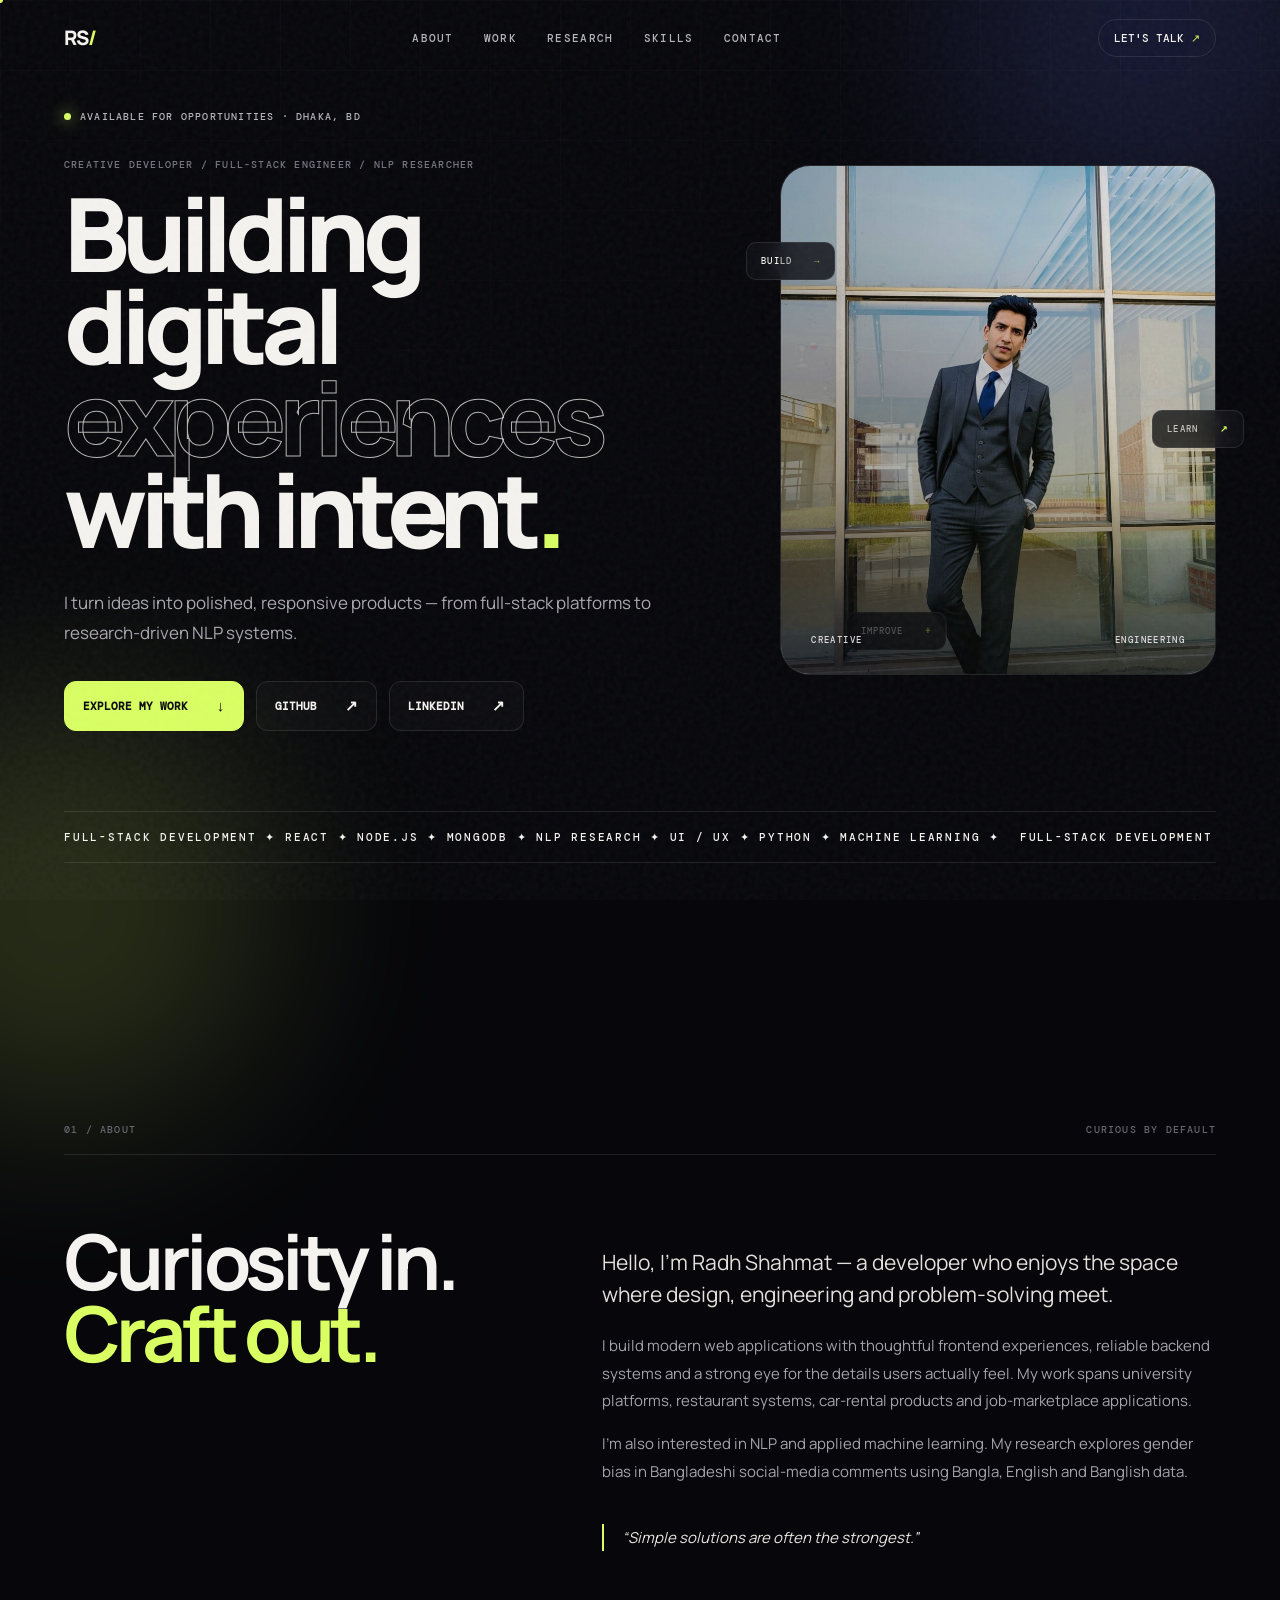
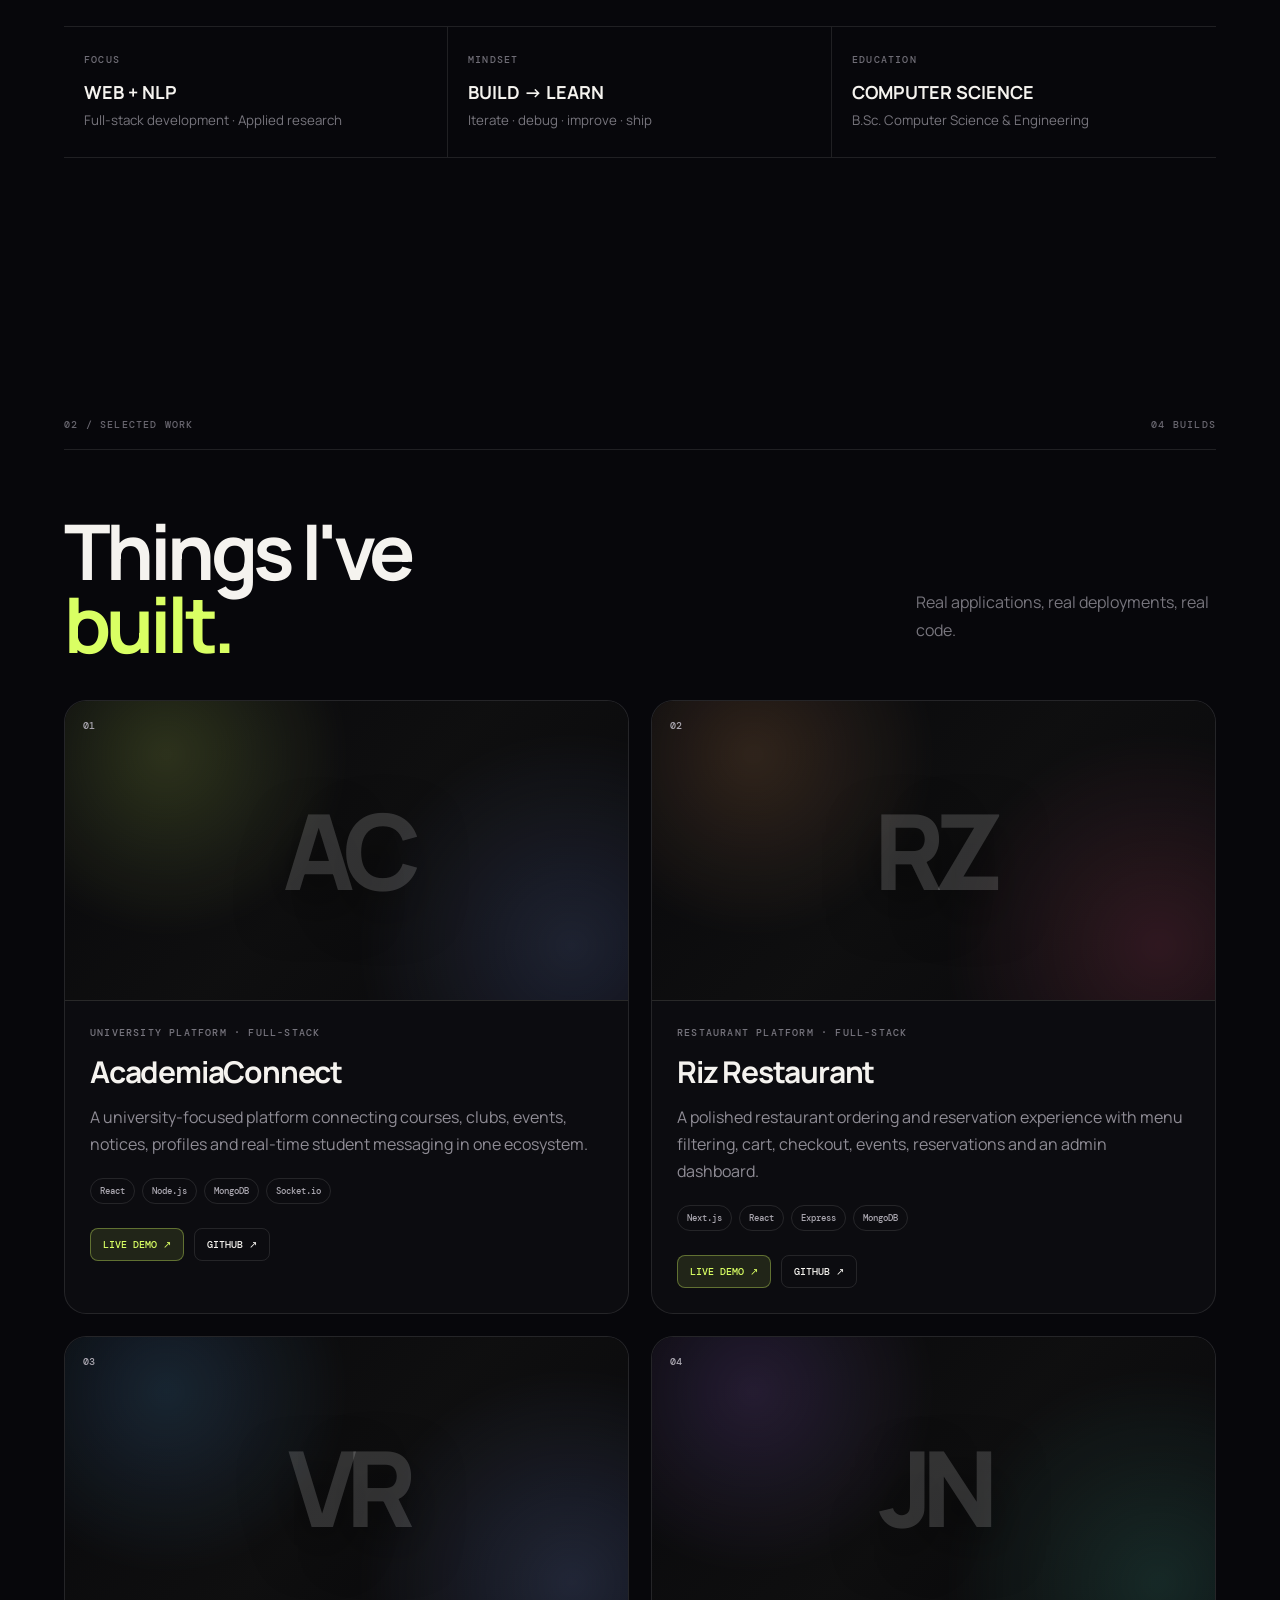
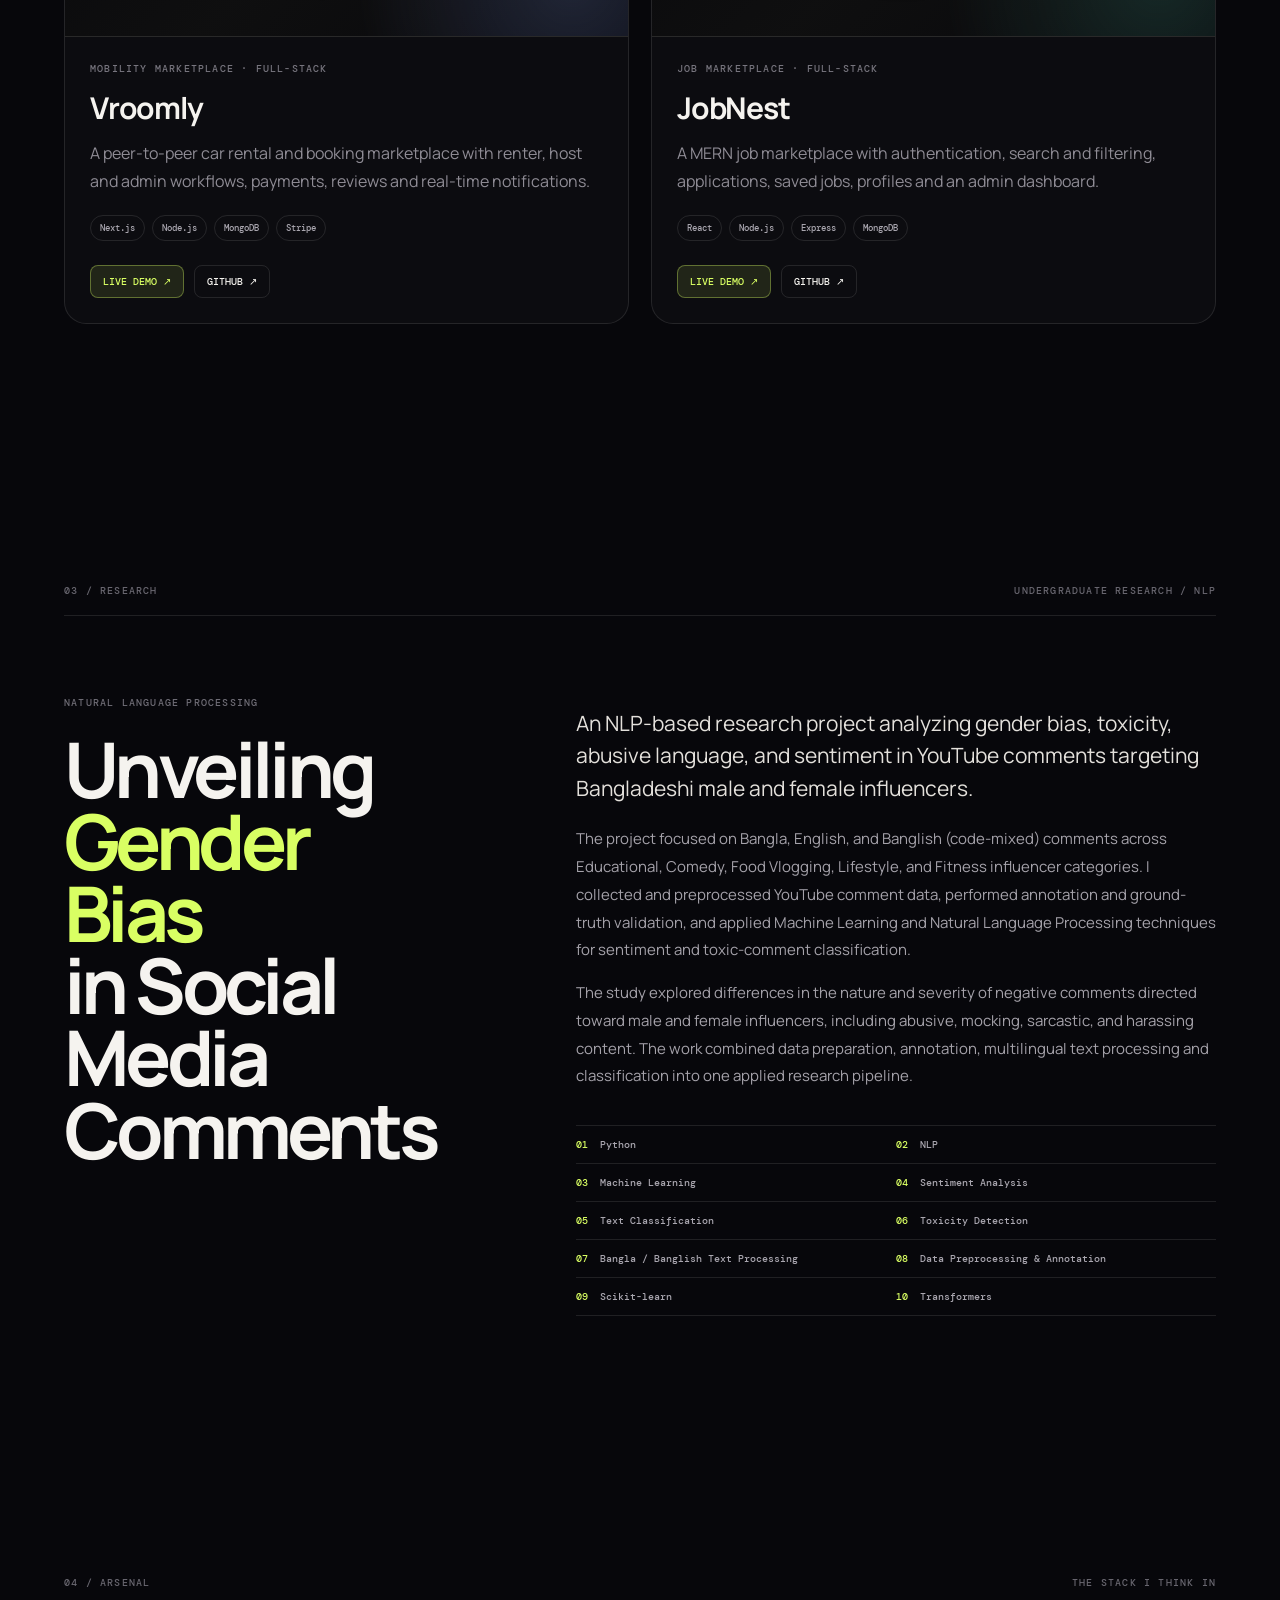
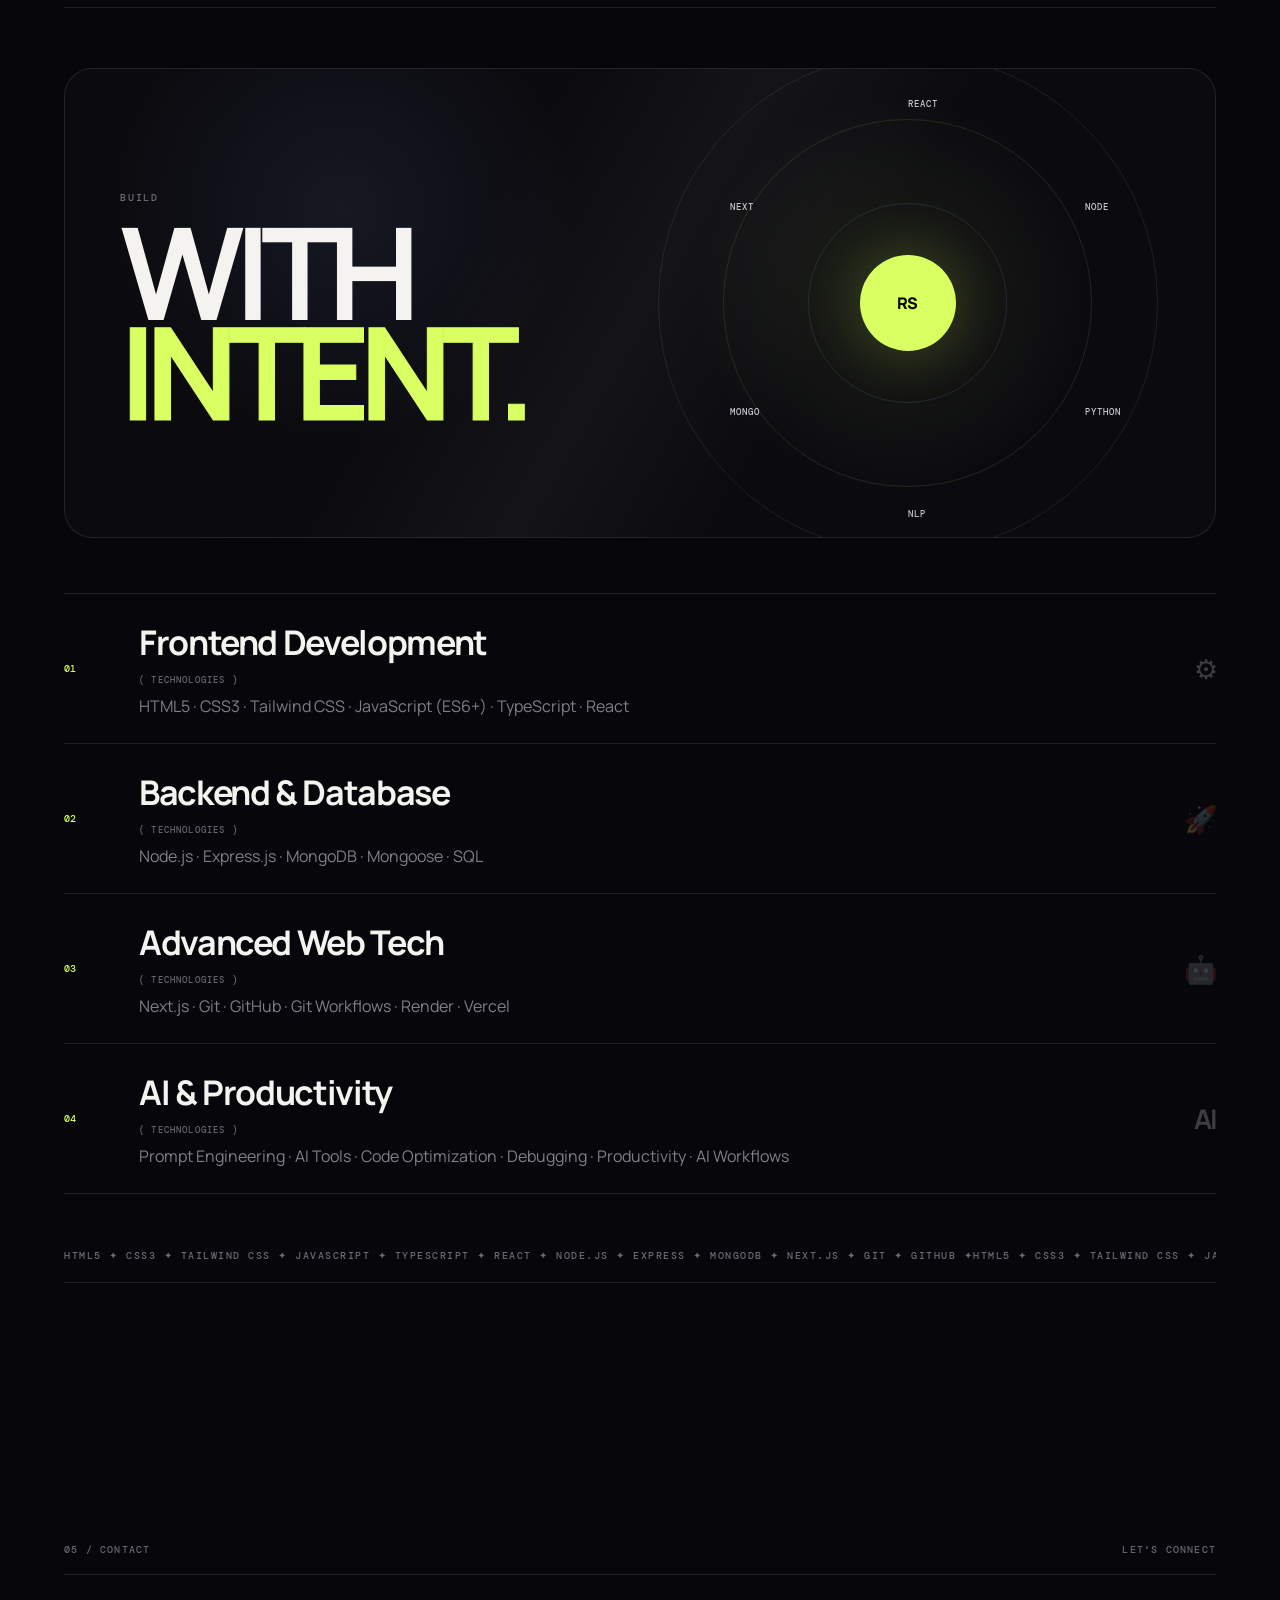
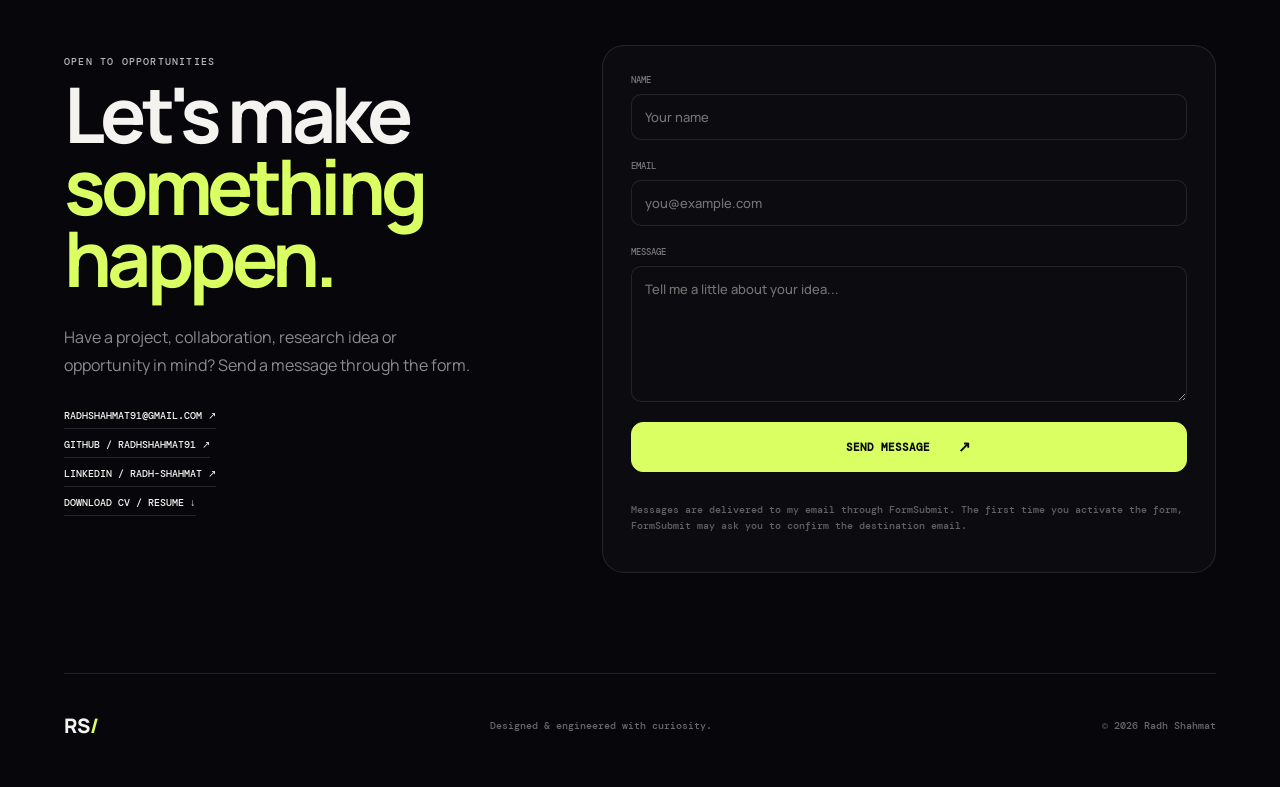
==== index.html @ 534f653d "Update portfolio website" ====
<!doctype html>
<html lang="en">
<head>
  <meta charset="utf-8">
  <meta name="viewport" content="width=device-width,initial-scale=1">
  <meta name="theme-color" content="#07070b">
  <meta name="description" content="Radh Shahmat — Creative Developer, full-stack engineer and NLP researcher.">
  <title>Radh Shahmat — Creative Developer</title>
  <link rel="preconnect" href="https://fonts.googleapis.com">
  <link rel="preconnect" href="https://fonts.gstatic.com" crossorigin>
  <link href="https://fonts.googleapis.com/css2?family=DM+Mono:wght@400;500&family=Manrope:wght@400;500;600;700;800&display=swap" rel="stylesheet">
  <link rel="stylesheet" href="styles.css">
</head>
<body>
  <div class="boot" id="boot" aria-hidden="true">
    <div class="cube-field" id="cubeField"></div>
    <div class="boot-name" id="bootName">RADH SHAHMAT</div>
    <div class="boot-status">INITIALIZING / <span id="bootPct">0</span>%</div>
  </div>

  <div class="cursor-dot" id="cursorDot"></div>
  <div class="cursor-ring" id="cursorRing"></div>
  <div class="noise"></div>
  <div class="orb orb-a"></div>
  <div class="orb orb-b"></div>

  <header class="nav">
    <a class="brand magnetic" href="#top" aria-label="Radh Shahmat home">RS<span>/</span></a>
    <nav>
      <a href="#about">About</a>
      <a href="#work">Work</a>
      <a href="#research">Research</a>
      <a href="#skills">Skills</a>
      <a href="#contact">Contact</a>
    </nav>
    <a class="nav-cta magnetic" href="#contact">Let's talk <span>↗</span></a>
  </header>

  <main id="top">
    <section class="hero section">
      <div class="hero-grid">
        <div class="hero-copy reveal">
          <div class="eyebrow"><i></i> AVAILABLE FOR OPPORTUNITIES · DHAKA, BD</div>
          <p class="kicker">CREATIVE DEVELOPER / FULL-STACK ENGINEER / NLP RESEARCHER</p>
          <h1>Building digital<br><span class="outline">experiences</span><br>with intent<span class="dot">.</span></h1>
          <p class="hero-text">I turn ideas into polished, responsive products — from full-stack platforms to research-driven NLP systems.</p>
          <div class="hero-actions">
            <a class="button primary magnetic" href="#work">Explore my work <span>↓</span></a>
            <a class="button ghost magnetic" href="https://github.com/radhshahmat91" target="_blank" rel="noopener">GitHub <span>↗</span></a>
            <a class="button ghost magnetic" href="https://www.linkedin.com/in/radh-shahmat-5b5420439" target="_blank" rel="noopener noreferrer">LinkedIn <span>↗</span></a>
          </div>
        </div>
        <div class="hero-visual reveal">
          <div class="portrait-frame profile-photo-frame">
            <img class="profile-photo" src="assets/Radh-Shahmat-profile.jpg" alt="Radh Shahmat profile photo" loading="eager" fetchpriority="high">
            <div class="photo-shade"></div>
            <div class="scanline"></div>
            <div class="portrait-glow"></div>
            <div class="portrait-caption"><span>CREATIVE</span><span>ENGINEERING</span></div>
          </div>
          <div class="float-card fc-1">BUILD <b>→</b></div>
          <div class="float-card fc-2">LEARN <b>↗</b></div>
          <div class="float-card fc-3">IMPROVE <b>+</b></div>
        </div>
      </div>
      <div class="marquee" aria-hidden="true">
        <div>FULL-STACK DEVELOPMENT ✦ REACT ✦ NODE.JS ✦ MONGODB ✦ NLP RESEARCH ✦ UI / UX ✦ PYTHON ✦ MACHINE LEARNING ✦</div>
        <div>FULL-STACK DEVELOPMENT ✦ REACT ✦ NODE.JS ✦ MONGODB ✦ NLP RESEARCH ✦ UI / UX ✦ PYTHON ✦ MACHINE LEARNING ✦</div>
      </div>
    </section>

    <section class="section about" id="about">
      <div class="section-head reveal"><span>01 / ABOUT</span><span>CURIOUS BY DEFAULT</span></div>
      <div class="about-grid">
        <div class="about-title reveal"><h2>Curiosity in.<br><em>Craft out.</em></h2></div>
        <div class="about-copy reveal">
          <p class="lead">Hello, I'm Radh Shahmat — a developer who enjoys the space where design, engineering and problem-solving meet.</p>
          <p>I build modern web applications with thoughtful frontend experiences, reliable backend systems and a strong eye for the details users actually feel. My work spans university platforms, restaurant systems, car-rental products and job-marketplace applications.</p>
          <p>I'm also interested in NLP and applied machine learning. My research explores gender bias in Bangladeshi social-media comments using Bangla, English and Banglish data.</p>
          <div class="quote">“Simple solutions are often the strongest.”</div>
        </div>
      </div>
      <div class="stats reveal">
        <div><span>FOCUS</span><strong>WEB + NLP</strong><small>Full-stack development · Applied research</small></div>
        <div><span>MINDSET</span><strong>BUILD → LEARN</strong><small>Iterate · debug · improve · ship</small></div>
        <div><span>EDUCATION</span><strong>COMPUTER SCIENCE</strong><small>B.Sc. Computer Science & Engineering</small></div>
      </div>
    </section>

    <section class="section work" id="work">
      <div class="section-head reveal"><span>02 / SELECTED WORK</span><span>04 BUILDS</span></div>
      <div class="work-intro reveal"><h2>Things I've<br><em>built.</em></h2><p>Real applications, real deployments, real code.</p></div>
      <div class="project-grid">
        <article class="project-card reveal tilt">
          <div class="project-visual project-edu" style="--project-image:url('https://images.unsplash.com/photo-1523240795612-9a054b0db644?auto=format&fit=crop&w=1200&q=82')"><span class="project-index">01</span><span class="project-symbol">AC</span><div class="visual-lines"></div></div>
          <div class="project-body">
            <div class="project-meta">UNIVERSITY PLATFORM · FULL-STACK</div>
            <h3>AcademiaConnect</h3>
            <p>A university-focused platform connecting courses, clubs, events, notices, profiles and real-time student messaging in one ecosystem.</p>
            <div class="tags"><span>React</span><span>Node.js</span><span>MongoDB</span><span>Socket.io</span></div>
            <div class="project-links"><a href="https://academia-connect-nine.vercel.app" target="_blank" rel="noopener" class="live">Live demo ↗</a><a href="https://github.com/radhshahmat91/AcademiaConnect" target="_blank" rel="noopener">GitHub ↗</a></div>
          </div>
        </article>

        <article class="project-card reveal tilt">
          <div class="project-visual project-food" style="--project-image:url('https://images.unsplash.com/photo-1517248135467-4c7edcad34c4?auto=format&fit=crop&w=1200&q=82')"><span class="project-index">02</span><span class="project-symbol">RZ</span><div class="visual-lines"></div></div>
          <div class="project-body">
            <div class="project-meta">RESTAURANT PLATFORM · FULL-STACK</div>
            <h3>Riz Restaurant</h3>
            <p>A polished restaurant ordering and reservation experience with menu filtering, cart, checkout, events, reservations and an admin dashboard.</p>
            <div class="tags"><span>Next.js</span><span>React</span><span>Express</span><span>MongoDB</span></div>
            <div class="project-links"><a href="https://riz-restaurant.vercel.app" target="_blank" rel="noopener" class="live">Live demo ↗</a><a href="https://github.com/radhshahmat91/Riz-Restaurant" target="_blank" rel="noopener">GitHub ↗</a></div>
          </div>
        </article>

        <article class="project-card reveal tilt">
          <div class="project-visual project-car" style="--project-image:url('https://images.unsplash.com/photo-1492144534655-ae79c964c9d7?auto=format&fit=crop&w=1200&q=82')"><span class="project-index">03</span><span class="project-symbol">VR</span><div class="visual-lines"></div></div>
          <div class="project-body">
            <div class="project-meta">MOBILITY MARKETPLACE · FULL-STACK</div>
            <h3>Vroomly</h3>
            <p>A peer-to-peer car rental and booking marketplace with renter, host and admin workflows, payments, reviews and real-time notifications.</p>
            <div class="tags"><span>Next.js</span><span>Node.js</span><span>MongoDB</span><span>Stripe</span></div>
            <div class="project-links"><a href="https://vroomly2-kappa.vercel.app" target="_blank" rel="noopener" class="live">Live demo ↗</a><a href="https://github.com/radhshahmat91/Vroomly2" target="_blank" rel="noopener">GitHub ↗</a></div>
          </div>
        </article>

        <article class="project-card reveal tilt">
          <div class="project-visual project-job" style="--project-image:url('https://images.unsplash.com/photo-1497366811353-6870744d04b2?auto=format&fit=crop&w=1200&q=82')"><span class="project-index">04</span><span class="project-symbol">JN</span><div class="visual-lines"></div></div>
          <div class="project-body">
            <div class="project-meta">JOB MARKETPLACE · FULL-STACK</div>
            <h3>JobNest</h3>
            <p>A MERN job marketplace with authentication, search and filtering, applications, saved jobs, profiles and an admin dashboard.</p>
            <div class="tags"><span>React</span><span>Node.js</span><span>Express</span><span>MongoDB</span></div>
            <div class="project-links"><a href="https://job-nest-mern.vercel.app" target="_blank" rel="noopener" class="live">Live demo ↗</a><a href="https://github.com/radhshahmat91/JobNest-MERN" target="_blank" rel="noopener">GitHub ↗</a></div>
          </div>
        </article>
      </div>
    </section>

    <section class="section research" id="research">
      <div class="section-head reveal"><span>03 / RESEARCH</span><span>UNDERGRADUATE RESEARCH / NLP</span></div>
      <div class="research-grid">
        <div class="research-title reveal"><p class="research-label">NATURAL LANGUAGE PROCESSING</p><h2>Unveiling<br><em>Gender Bias</em><br>in Social Media Comments</h2></div>
        <div class="research-copy reveal">
          <p class="lead">An NLP-based research project analyzing gender bias, toxicity, abusive language, and sentiment in YouTube comments targeting Bangladeshi male and female influencers.</p>
          <p>The project focused on Bangla, English, and Banglish (code-mixed) comments across Educational, Comedy, Food Vlogging, Lifestyle, and Fitness influencer categories. I collected and preprocessed YouTube comment data, performed annotation and ground-truth validation, and applied Machine Learning and Natural Language Processing techniques for sentiment and toxic-comment classification.</p>
          <p>The study explored differences in the nature and severity of negative comments directed toward male and female influencers, including abusive, mocking, sarcastic, and harassing content. The work combined data preparation, annotation, multilingual text processing and classification into one applied research pipeline.</p>
          <div class="research-skills">
            <div><span>01</span>Python</div><div><span>02</span>NLP</div><div><span>03</span>Machine Learning</div><div><span>04</span>Sentiment Analysis</div><div><span>05</span>Text Classification</div><div><span>06</span>Toxicity Detection</div><div><span>07</span>Bangla / Banglish Text Processing</div><div><span>08</span>Data Preprocessing & Annotation</div><div><span>09</span>Scikit-learn</div><div><span>10</span>Transformers</div>
          </div>
        </div>
      </div>
    </section>

    <section class="section skills" id="skills">
      <div class="section-head reveal"><span>04 / ARSENAL</span><span>THE STACK I THINK IN</span></div>
      <div class="skills-hero reveal">
        <div class="skills-display">
          <span>BUILD</span>
          <strong>WITH<br><em>INTENT.</em></strong>
        </div>
        <div class="skills-orbit" aria-hidden="true">
          <span style="--i:0">REACT</span><span style="--i:1">NODE</span><span style="--i:2">PYTHON</span>
          <span style="--i:3">NLP</span><span style="--i:4">MONGO</span><span style="--i:5">NEXT</span>
          <span class="orbit-core">RS</span>
        </div>
      </div>
      <div class="skills-stage skills-clean">
        <div class="skill-panel reveal"><span class="skill-no">01</span><div><h3>Frontend Development</h3><p class="skill-subtitle">( Technologies )</p><p>HTML5 · CSS3 · Tailwind CSS · JavaScript (ES6+) · TypeScript · React</p></div><b>⚙️</b></div>
        <div class="skill-panel reveal"><span class="skill-no">02</span><div><h3>Backend &amp; Database</h3><p class="skill-subtitle">( Technologies )</p><p>Node.js · Express.js · MongoDB · Mongoose · SQL</p></div><b>🚀</b></div>
        <div class="skill-panel reveal"><span class="skill-no">03</span><div><h3>Advanced Web Tech</h3><p class="skill-subtitle">( Technologies )</p><p>Next.js · Git · GitHub · Git Workflows · Render · Vercel</p></div><b>🤖</b></div>
        <div class="skill-panel reveal"><span class="skill-no">04</span><div><h3>AI &amp; Productivity</h3><p class="skill-subtitle">( Technologies )</p><p>Prompt Engineering · AI Tools · Code Optimization · Debugging · Productivity · AI Workflows</p></div><b>AI</b></div>
      </div>
      <div class="skill-ticker" aria-hidden="true"><div>HTML5 ✦ CSS3 ✦ TAILWIND CSS ✦ JAVASCRIPT ✦ TYPESCRIPT ✦ REACT ✦ NODE.JS ✦ EXPRESS ✦ MONGODB ✦ NEXT.JS ✦ GIT ✦ GITHUB ✦</div><div>HTML5 ✦ CSS3 ✦ TAILWIND CSS ✦ JAVASCRIPT ✦ TYPESCRIPT ✦ REACT ✦ NODE.JS ✦ EXPRESS ✦ MONGODB ✦ NEXT.JS ✦ GIT ✦ GITHUB ✦</div></div>
    </section>

    <section class="section contact" id="contact">
      <div class="section-head reveal"><span>05 / CONTACT</span><span>LET'S CONNECT</span></div>
      <div class="contact-grid">
        <div class="contact-title reveal">
          <p class="eyebrow">OPEN TO OPPORTUNITIES</p>
          <h2>Let's make<br><em>something happen.</em></h2>
          <p>Have a project, collaboration, research idea or opportunity in mind? Send a message through the form.</p>
          <div class="contact-links">
            <a href="mailto:radhshahmat91@gmail.com">radhshahmat91@gmail.com ↗</a>
            <a href="https://github.com/radhshahmat91" target="_blank" rel="noopener">GitHub / radhshahmat91 ↗</a>
            <a href="https://www.linkedin.com/in/radh-shahmat-5b5420439" target="_blank" rel="noopener noreferrer">LinkedIn / radh-shahmat ↗</a>
            <a href="Radh_Shahmat_CV.pdf" download>Download CV / Resume ↓</a>
          </div>
        </div>
        <form class="contact-form reveal" action="https://formsubmit.co/radhshahmat91@gmail.com" method="POST">
          <input type="hidden" name="_subject" value="New portfolio message for Radh Shahmat">
          <input type="hidden" name="_captcha" value="true">
          <input type="hidden" name="_next" value="https://radhshahmat91.github.io/portfolio-v2/thank-you.html">
          <input type="hidden" name="_template" value="table">
          <label>Name<input required type="text" name="name" placeholder="Your name"></label>
          <label>Email<input required type="email" name="email" placeholder="you@example.com"></label>
          <label>Message<textarea required name="message" rows="6" placeholder="Tell me a little about your idea..."></textarea></label>
          <button class="button primary magnetic" type="submit">Send message <span>↗</span></button>
          <p class="form-note">Messages are delivered to my email through FormSubmit. The first time you activate the form, FormSubmit may ask you to confirm the destination email.</p>
        </form>
      </div>
    </section>
  </main>

  <footer>
    <div class="footer-brand">RS<span>/</span></div>
    <p>Designed & engineered with curiosity.</p>
    <p>© <span id="year"></span> Radh Shahmat</p>
  </footer>

  <button class="to-top magnetic" id="toTop" aria-label="Back to top">↑</button>
  <script src="script.js"></script>
</body>
</html>
---- styles.css ----
:root{
  --bg:#07070b;--panel:#101016;--panel2:#15151d;--text:#f5f3ef;--muted:#9c9aa3;
  --line:rgba(255,255,255,.1);--accent:#d9ff63;--accent2:#8aa7ff;--max:1240px;
  --ease:cubic-bezier(.2,.8,.2,1)
}
*{box-sizing:border-box}html{scroll-behavior:smooth}body{margin:0;background:var(--bg);color:var(--text);font-family:Manrope,system-ui,sans-serif;overflow-x:hidden}
body:before{content:"";position:fixed;inset:0;background:linear-gradient(rgba(255,255,255,.018) 1px,transparent 1px),linear-gradient(90deg,rgba(255,255,255,.018) 1px,transparent 1px);background-size:70px 70px;mask-image:linear-gradient(to bottom,black,transparent 85%);pointer-events:none;z-index:-2}
a{color:inherit;text-decoration:none}.noise{position:fixed;inset:0;pointer-events:none;opacity:.045;z-index:30;background-image:url("data:image/svg+xml,%3Csvg viewBox='0 0 180 180' xmlns='http://www.w3.org/2000/svg'%3E%3Cfilter id='n'%3E%3CfeTurbulence type='fractalNoise' baseFrequency='.9' numOctaves='3' stitchTiles='stitch'/%3E%3C/filter%3E%3Crect width='100%25' height='100%25' filter='url(%23n)'/%3E%3C/svg%3E")}
.orb{position:fixed;width:420px;height:420px;border-radius:50%;filter:blur(100px);opacity:.16;pointer-events:none;z-index:-1}.orb-a{background:#6477ff;top:-180px;right:-80px}.orb-b{background:#d9ff63;bottom:-220px;left:-150px}
.nav{position:fixed;top:0;left:0;right:0;height:76px;padding:0 5vw;display:flex;align-items:center;justify-content:space-between;border-bottom:1px solid transparent;z-index:20;transition:.4s var(--ease)}
.nav.scrolled{background:rgba(7,7,11,.76);backdrop-filter:blur(18px);border-color:var(--line)}.brand{font-weight:800;font-size:20px;letter-spacing:-1px}.brand span,.footer-brand span{color:var(--accent)}
.nav nav{display:flex;gap:30px;font:500 11px "DM Mono",monospace;text-transform:uppercase;letter-spacing:.12em;color:#b8b6bd}.nav nav a{transition:.3s}.nav nav a:hover{color:var(--accent)}
.nav-cta{font:500 11px "DM Mono",monospace;text-transform:uppercase;border:1px solid var(--line);padding:11px 15px;border-radius:100px}.nav-cta span{color:var(--accent)}
.section{width:min(var(--max),90vw);margin:auto;padding:130px 0}.hero{min-height:100vh;display:flex;flex-direction:column;justify-content:center;padding-top:110px}.hero-grid{display:grid;grid-template-columns:1.18fr .82fr;gap:7vw;align-items:center}.eyebrow,.kicker,.project-meta,.research-label,.section-head,.stats span,.form-note{font:500 10px "DM Mono",monospace;letter-spacing:.12em;text-transform:uppercase}.eyebrow{display:flex;gap:9px;align-items:center;color:#b8b6bd}.eyebrow i{display:block;width:7px;height:7px;background:var(--accent);border-radius:50%;box-shadow:0 0 16px var(--accent)}
.kicker{margin:35px 0 16px;color:#777681}.hero h1{font-size:clamp(52px,8vw,116px);line-height:.9;letter-spacing:-.07em;margin:0;font-weight:800}.hero h1 .outline{color:transparent;-webkit-text-stroke:1px rgba(245,243,239,.75)}.hero h1 .dot{color:var(--accent)}
.hero-text{max-width:600px;color:#aaa7b0;font-size:17px;line-height:1.8;margin:32px 0}.hero-actions{display:flex;gap:12px}.button{display:inline-flex;align-items:center;justify-content:center;gap:28px;padding:14px 18px;border-radius:12px;border:1px solid var(--line);font:600 11px "DM Mono",monospace;text-transform:uppercase;transition:.35s var(--ease)}.button:hover{transform:translateY(-3px)}.button.primary{background:var(--accent);color:#0a0a0d;border-color:var(--accent)}.button.ghost{background:rgba(255,255,255,.025)}.button span{font-size:15px}
.hero-visual{position:relative;height:510px}.portrait-frame{height:100%;border:1px solid var(--line);border-radius:30px;overflow:hidden;position:relative;background:radial-gradient(circle at 65% 30%,rgba(138,167,255,.24),transparent 32%),linear-gradient(135deg,#161620,#08080c)}
.portrait-frame:before{content:"";position:absolute;inset:14px;border:1px solid rgba(255,255,255,.07);border-radius:22px}.portrait-letter{position:absolute;inset:0;display:grid;place-items:center;font-size:clamp(120px,20vw,240px);font-weight:800;letter-spacing:-.1em;color:rgba(255,255,255,.04);text-shadow:0 0 60px rgba(217,255,99,.08)}.portrait-glow{position:absolute;width:230px;height:230px;border-radius:50%;background:var(--accent);filter:blur(100px);opacity:.18;top:22%;left:22%;animation:float 5s ease-in-out infinite}.scanline{position:absolute;inset:0;background:linear-gradient(transparent 49%,rgba(217,255,99,.08) 50%,transparent 51%);background-size:100% 12px;opacity:.4}.portrait-caption{position:absolute;bottom:28px;left:30px;right:30px;display:flex;justify-content:space-between;font:500 9px "DM Mono",monospace;letter-spacing:.15em;color:#8b8992}
.float-card{position:absolute;padding:12px 14px;border:1px solid var(--line);background:rgba(16,16,22,.8);backdrop-filter:blur(12px);border-radius:10px;font:500 9px "DM Mono",monospace;letter-spacing:.12em}.float-card b{color:var(--accent);margin-left:16px}.fc-1{left:-34px;top:15%;animation:float 4s ease-in-out infinite}.fc-2{right:-28px;top:48%;animation:float 5s ease-in-out -.8s infinite}.fc-3{left:15%;bottom:5%;animation:float 6s ease-in-out -1.5s infinite}
.marquee{margin-top:80px;overflow:hidden;border-top:1px solid var(--line);border-bottom:1px solid var(--line);white-space:nowrap;display:flex}.marquee div{font:500 11px "DM Mono",monospace;letter-spacing:.16em;padding:18px 0;min-width:max-content;animation:marquee 28s linear infinite}.marquee div+div{margin-left:20px}
.section-head{display:flex;justify-content:space-between;color:#68666f;padding-bottom:18px;border-bottom:1px solid var(--line)}.about-grid,.research-grid,.contact-grid{display:grid;grid-template-columns:.8fr 1.2fr;gap:10vw;margin-top:70px}.about-title h2,.work-intro h2,.research-title h2,.contact-title h2{font-size:clamp(44px,6vw,82px);line-height:.94;letter-spacing:-.06em;margin:0}.about-title em,.work-intro em,.research-title em,.contact-title em{font-style:normal;color:var(--accent)}.about-copy{max-width:680px;color:#a5a2ab;line-height:1.85;font-size:15px}.about-copy .lead,.research-copy .lead{color:#e3e0db;font-size:21px;line-height:1.55}.quote{margin-top:38px;color:#e8e5df;border-left:2px solid var(--accent);padding-left:18px;font-style:italic}.stats{display:grid;grid-template-columns:repeat(3,1fr);border-top:1px solid var(--line);border-bottom:1px solid var(--line);margin-top:75px}.stats>div{padding:26px 20px;border-right:1px solid var(--line)}.stats>div:last-child{border-right:0}.stats span{display:block;color:#6f6d76;margin-bottom:14px}.stats strong{display:block;font-size:18px}.stats small{display:block;color:#77757d;margin-top:7px;line-height:1.5}
.work-intro{display:flex;align-items:end;justify-content:space-between;margin:65px 0 40px}.work-intro p{max-width:300px;color:#77757d;line-height:1.7}.project-grid{display:grid;grid-template-columns:repeat(2,1fr);gap:22px}.project-card{border:1px solid var(--line);border-radius:22px;background:rgba(255,255,255,.025);overflow:hidden;transition:.5s var(--ease);transform-style:preserve-3d}.project-card:hover{border-color:rgba(217,255,99,.38);box-shadow:0 30px 70px rgba(0,0,0,.25)}.project-visual{height:300px;position:relative;overflow:hidden;border-bottom:1px solid var(--line);background:#111}.project-visual:before{content:"";position:absolute;inset:-30%;background:radial-gradient(circle at 30% 30%,rgba(217,255,99,.32),transparent 25%),radial-gradient(circle at 75% 70%,rgba(138,167,255,.3),transparent 28%);filter:blur(4px);transition:.8s var(--ease)}.project-card:hover .project-visual:before{transform:scale(1.18) rotate(6deg)}.project-food:before{background:radial-gradient(circle at 30% 30%,rgba(255,172,100,.3),transparent 25%),radial-gradient(circle at 75% 70%,rgba(255,96,137,.3),transparent 28%)}.project-car:before{background:radial-gradient(circle at 30% 30%,rgba(90,180,255,.3),transparent 25%),radial-gradient(circle at 75% 70%,rgba(138,167,255,.35),transparent 28%)}.project-job:before{background:radial-gradient(circle at 30% 30%,rgba(176,119,255,.3),transparent 25%),radial-gradient(circle at 75% 70%,rgba(99,255,218,.25),transparent 28%)}.project-index{position:absolute;top:18px;left:18px;font:500 10px "DM Mono",monospace;color:#aaa7b0}.project-symbol{position:absolute;inset:0;display:grid;place-items:center;font-size:105px;font-weight:800;letter-spacing:-.1em;color:rgba(255,255,255,.07)}.visual-lines{position:absolute;inset:0;background:linear-gradient(120deg,transparent 45%,rgba(255,255,255,.06) 50%,transparent 55%);transform:translateX(-100%);transition:1s}.project-card:hover .visual-lines{transform:translateX(100%)}.project-body{padding:25px}.project-meta{color:#77757e}.project-body h3{font-size:30px;letter-spacing:-.04em;margin:12px 0}.project-body p{color:#8f8c95;line-height:1.7;margin:0 0 20px}.tags{display:flex;flex-wrap:wrap;gap:7px}.tags span{border:1px solid var(--line);border-radius:100px;padding:6px 9px;color:#aaa7b0;font:500 9px "DM Mono",monospace}.project-links{display:flex;gap:10px;margin-top:24px}.project-links a{font:500 10px "DM Mono",monospace;text-transform:uppercase;padding:9px 12px;border:1px solid var(--line);border-radius:8px}.project-links .live{background:rgba(217,255,99,.1);border-color:rgba(217,255,99,.35);color:var(--accent)}
.research-grid{grid-template-columns:.75fr 1.25fr}.research-label{color:#6e6c75;margin-bottom:24px}.research-copy{color:#a5a2aa;line-height:1.85;font-size:15px}.research-skills{display:grid;grid-template-columns:repeat(2,1fr);border-top:1px solid var(--line);margin-top:35px}.research-skills div{padding:12px 0;border-bottom:1px solid var(--line);font:500 10px "DM Mono",monospace;color:#aaa7b0}.research-skills span{color:var(--accent);margin-right:12px}
.skills-list{margin-top:55px;border-top:1px solid var(--line)}.skill-row{display:grid;grid-template-columns:50px .65fr 1.35fr;gap:20px;align-items:center;padding:30px 0;border-bottom:1px solid var(--line)}.skill-row>span{font:500 10px "DM Mono",monospace;color:var(--accent)}.skill-row h3{margin:0;font-size:24px}.skill-row p{margin:0;color:#8d8a93;line-height:1.6}
.contact{padding-bottom:100px}.contact-grid{align-items:start}.contact-title>p:not(.eyebrow){max-width:500px;color:#8d8a93;line-height:1.75;margin-top:28px}.contact-links{display:flex;flex-direction:column;gap:9px;margin-top:30px}.contact-links a{width:max-content;border-bottom:1px solid rgba(255,255,255,.12);padding-bottom:6px;font:500 10px "DM Mono",monospace;text-transform:uppercase}.contact-links a:hover{color:var(--accent);border-color:var(--accent)}.contact-form{border:1px solid var(--line);padding:28px;border-radius:22px;background:rgba(255,255,255,.025);display:flex;flex-direction:column;gap:20px}.contact-form label{font:500 9px "DM Mono",monospace;text-transform:uppercase;color:#77757e}.contact-form input,.contact-form textarea{display:block;width:100%;margin-top:8px;border:1px solid var(--line);border-radius:10px;background:#0b0b10;color:var(--text);padding:13px;font:500 13px Manrope;outline:none;resize:vertical}.contact-form input:focus,.contact-form textarea:focus{border-color:rgba(217,255,99,.55);box-shadow:0 0 0 3px rgba(217,255,99,.05)}.form-note{color:#626069;line-height:1.6;text-transform:none;letter-spacing:0}.form-note code{color:#aaa7b0}
footer{width:min(var(--max),90vw);margin:auto;border-top:1px solid var(--line);padding:35px 0 45px;display:flex;align-items:center;justify-content:space-between;color:#68666f;font:500 10px "DM Mono",monospace}.footer-brand{font:800 20px Manrope;color:var(--text)}
.to-top{position:fixed;right:24px;bottom:24px;width:44px;height:44px;border-radius:50%;border:1px solid var(--line);background:rgba(16,16,22,.8);color:var(--text);z-index:10;cursor:pointer;opacity:0;transform:translateY(15px);transition:.3s}.to-top.show{opacity:1;transform:none}
.cursor-dot,.cursor-ring{position:fixed;pointer-events:none;z-index:100;display:none}.cursor-dot{width:6px;height:6px;border-radius:50%;background:var(--accent);transform:translate(-50%,-50%)}.cursor-ring{width:30px;height:30px;border:1px solid rgba(217,255,99,.5);border-radius:50%;transform:translate(-50%,-50%);transition:width .2s,height .2s}.cursor-ring.hover{width:55px;height:55px;background:rgba(217,255,99,.04)}
.reveal{opacity:0;transform:translateY(30px);transition:opacity .8s var(--ease),transform .8s var(--ease)}.reveal.visible{opacity:1;transform:none}
.boot{position:fixed;inset:0;background:#050507;z-index:200;display:grid;place-items:center;overflow:hidden;transition:opacity .8s var(--ease),visibility .8s}.boot.done{opacity:0;visibility:hidden;pointer-events:none}.boot-name{font-size:clamp(38px,8vw,100px);font-weight:800;letter-spacing:-.08em;position:relative;z-index:2;opacity:0;transform:scale(.95);transition:.45s}.boot-name.show{opacity:1;transform:none}.boot-status{position:absolute;bottom:35px;left:50%;transform:translateX(-50%);font:500 9px "DM Mono",monospace;color:#6f6d75;letter-spacing:.15em}.cube-field{position:absolute;inset:0;display:grid;grid-template-columns:repeat(18,1fr);grid-auto-rows:1fr;gap:4px;padding:7vh 7vw}.cube{background:rgba(255,255,255,.055);border:1px solid rgba(255,255,255,.03);transform:scale(.15) rotateX(60deg) rotateZ(45deg);opacity:0;animation:cubeIn .55s var(--delay) forwards}.cube.hot{background:var(--accent);box-shadow:0 0 24px rgba(217,255,99,.35)}
@keyframes cubeIn{to{opacity:1;transform:scale(1) rotateX(0) rotateZ(0)}}@keyframes float{50%{transform:translateY(-12px)}}@keyframes marquee{to{transform:translateX(-100%)}} 
@media (min-width:800px){.cursor-dot,.cursor-ring{display:block}}
@media (max-width:800px){.nav{padding:0 5vw}.nav nav{display:none}.nav-cta{padding:9px 12px}.hero-grid,.about-grid,.research-grid,.contact-grid{grid-template-columns:1fr;gap:50px}.hero{padding-top:130px}.hero-visual{height:400px}.float-card{display:none}.project-grid{grid-template-columns:1fr}.stats{grid-template-columns:1fr}.stats>div{border-right:0;border-bottom:1px solid var(--line)}.stats>div:last-child{border-bottom:0}.work-intro{display:block}.work-intro p{margin-top:25px}.skill-row{grid-template-columns:35px 1fr}.skill-row p{grid-column:2}.research-skills{grid-template-columns:1fr}.section{padding:95px 0}.section-head{font-size:8px}.contact-form{padding:20px}footer{flex-direction:column;gap:14px;align-items:flex-start}}
@media (prefers-reduced-motion:reduce){*,*:before,*:after{animation-duration:.01ms!important;animation-iteration-count:1!important;scroll-behavior:auto!important;transition-duration:.01ms!important}}

/* --- PHOTO LAYER --- */
.profile-photo-frame{background:#0a0a0e}
.profile-photo{position:absolute;inset:0;width:100%;height:100%;object-fit:cover;object-position:center 25%;filter:saturate(.82) contrast(1.06);transform:scale(1.015);transition:transform 1.2s var(--ease),filter .6s var(--ease)}
.portrait-frame:hover .profile-photo{transform:scale(1.055);filter:saturate(1) contrast(1.08)}
.photo-shade{position:absolute;inset:0;background:linear-gradient(180deg,rgba(5,5,8,.05) 15%,rgba(5,5,8,.22) 60%,rgba(5,5,8,.78) 100%),linear-gradient(90deg,rgba(7,7,11,.18),transparent 55%);z-index:1}
.profile-photo-frame .scanline,.profile-photo-frame .portrait-glow,.profile-photo-frame .portrait-caption{z-index:2}
.profile-photo-frame .portrait-glow{left:55%;top:58%;opacity:.12}
.profile-photo-frame .portrait-caption{color:#dedbe0}

/* --- PROJECT PHOTOS --- */
.project-visual{background-image:var(--project-image);background-size:cover;background-position:center;isolation:isolate}
.project-visual:after{content:"";position:absolute;inset:0;background:linear-gradient(135deg,rgba(5,5,9,.72),rgba(5,5,9,.18) 50%,rgba(5,5,9,.76));z-index:-1}
.project-visual:before{z-index:0;mix-blend-mode:screen;opacity:.5}
.project-visual .project-index,.project-visual .project-symbol,.project-visual .visual-lines{z-index:2}
.project-symbol{color:rgba(255,255,255,.16);text-shadow:0 18px 50px rgba(0,0,0,.55)}
.project-card:hover .project-visual{background-position:center 48%}

/* --- DRAMATIC SKILLS --- */
.skills-hero{min-height:470px;margin-top:60px;border:1px solid var(--line);border-radius:28px;position:relative;overflow:hidden;background:radial-gradient(circle at 72% 48%,rgba(217,255,99,.08),transparent 23%),radial-gradient(circle at 24% 30%,rgba(138,167,255,.08),transparent 25%),rgba(255,255,255,.018);display:flex;align-items:center;padding:55px}
.skills-hero:before{content:"";position:absolute;inset:0;background:linear-gradient(120deg,transparent 35%,rgba(255,255,255,.04) 50%,transparent 65%);animation:skillsSweep 6s linear infinite}
.skills-display{position:relative;z-index:2}.skills-display span{font:500 10px "DM Mono",monospace;letter-spacing:.18em;color:#6f6d76}.skills-display strong{display:block;font-size:clamp(65px,10vw,145px);line-height:.78;letter-spacing:-.08em;margin-top:16px}.skills-display em{font-style:normal;color:var(--accent);-webkit-text-stroke:1px var(--accent)}
.skills-orbit{position:absolute;width:min(43vw,500px);height:min(43vw,500px);right:5%;top:50%;transform:translateY(-50%);border:1px solid rgba(255,255,255,.08);border-radius:50%;animation:orbitSpin 22s linear infinite}
.skills-orbit:before,.skills-orbit:after{content:"";position:absolute;inset:13%;border:1px solid rgba(217,255,99,.11);border-radius:50%}.skills-orbit:after{inset:30%;border-color:rgba(138,167,255,.14)}
.skills-orbit span:not(.orbit-core){position:absolute;left:50%;top:50%;transform:rotate(calc(var(--i) * 60deg)) translateY(calc(min(43vw,500px) * -.41)) rotate(calc(var(--i) * -60deg));font:500 9px "DM Mono",monospace;letter-spacing:.12em;color:#c9c6ce;white-space:nowrap}
.orbit-core{position:absolute;left:50%;top:50%;width:96px;height:96px;margin:-48px;border-radius:50%;display:grid;place-items:center;background:var(--accent);color:#08080b;font-weight:800;letter-spacing:-.05em;box-shadow:0 0 60px rgba(217,255,99,.22);animation:corePulse 2.8s ease-in-out infinite}
.skills-stage{margin-top:22px;border-top:1px solid var(--line)}
.skill-panel{min-height:135px;display:grid;grid-template-columns:50px 1fr 100px;align-items:center;gap:25px;border-bottom:1px solid var(--line);position:relative;overflow:hidden;padding:20px 0;transition:.4s var(--ease)}
.skill-panel:before{content:"";position:absolute;left:0;top:0;bottom:0;width:0;background:var(--accent);transition:.5s var(--ease);z-index:-1}
.skill-panel:hover{padding-left:22px;background:rgba(217,255,99,.025)}.skill-panel:hover:before{width:4px}
.skill-no{font:500 10px "DM Mono",monospace;color:var(--accent)}.skill-panel h3{margin:0;font-size:clamp(22px,3vw,34px);letter-spacing:-.04em}.skill-panel p{margin:8px 0 0;color:#817e88;line-height:1.55;max-width:680px}.skill-panel>b{font-size:28px;color:rgba(255,255,255,.12);justify-self:end;letter-spacing:-.08em}
.skill-ticker{display:flex;overflow:hidden;white-space:nowrap;border-bottom:1px solid var(--line);margin-top:35px}.skill-ticker div{min-width:max-content;padding:20px 0;font:500 10px "DM Mono",monospace;letter-spacing:.15em;color:#6c6972;animation:marquee 24s linear infinite}
.thanks-page{min-height:100vh;display:grid;place-items:center;padding:30px}.thanks-card{width:min(620px,92vw);padding:55px;border:1px solid var(--line);border-radius:28px;background:rgba(255,255,255,.025);text-align:center;box-shadow:0 40px 100px rgba(0,0,0,.35)}.thanks-mark{width:70px;height:70px;margin:0 auto 25px;border-radius:50%;display:grid;place-items:center;background:var(--accent);color:#07070b;font-size:30px;font-weight:800;box-shadow:0 0 55px rgba(217,255,99,.2)}.thanks-card h1{font-size:clamp(60px,10vw,100px);line-height:.85;letter-spacing:-.08em;margin:15px 0 25px}.thanks-card h1 em{font-style:normal;color:var(--accent)}.thanks-card>p:not(.eyebrow){color:#99969f;line-height:1.8;max-width:480px;margin:0 auto 30px}
@keyframes skillsSweep{to{transform:translateX(100%)}}@keyframes orbitSpin{to{transform:translateY(-50%) rotate(360deg)}}@keyframes corePulse{50%{transform:scale(1.08);box-shadow:0 0 85px rgba(217,255,99,.3)}}
@media (max-width:800px){
  .skills-hero{min-height:580px;padding:35px;align-items:flex-start}.skills-display strong{font-size:68px}.skills-orbit{width:310px;height:310px;right:50%;top:auto;bottom:-75px;transform:translateX(50%)}.skills-orbit span:not(.orbit-core){transform:rotate(calc(var(--i) * 60deg)) translateY(-127px) rotate(calc(var(--i) * -60deg))}.skill-panel{grid-template-columns:35px 1fr}.skill-panel>b{display:none}
}

.skills-clean{margin-top:55px}.skills-clean .skill-panel{min-height:150px}.skill-subtitle{font:500 9px "DM Mono",monospace!important;letter-spacing:.13em;text-transform:uppercase;color:#66636d!important;margin:9px 0 2px!important}.skills-clean .skill-panel>b{font-size:27px;color:rgba(255,255,255,.22);justify-self:end}.skills-clean .skill-panel:hover>b{color:var(--accent);transform:scale(1.12);transition:.35s var(--ease)}@media (max-width:800px){.skills-clean .skill-panel{min-height:145px}}
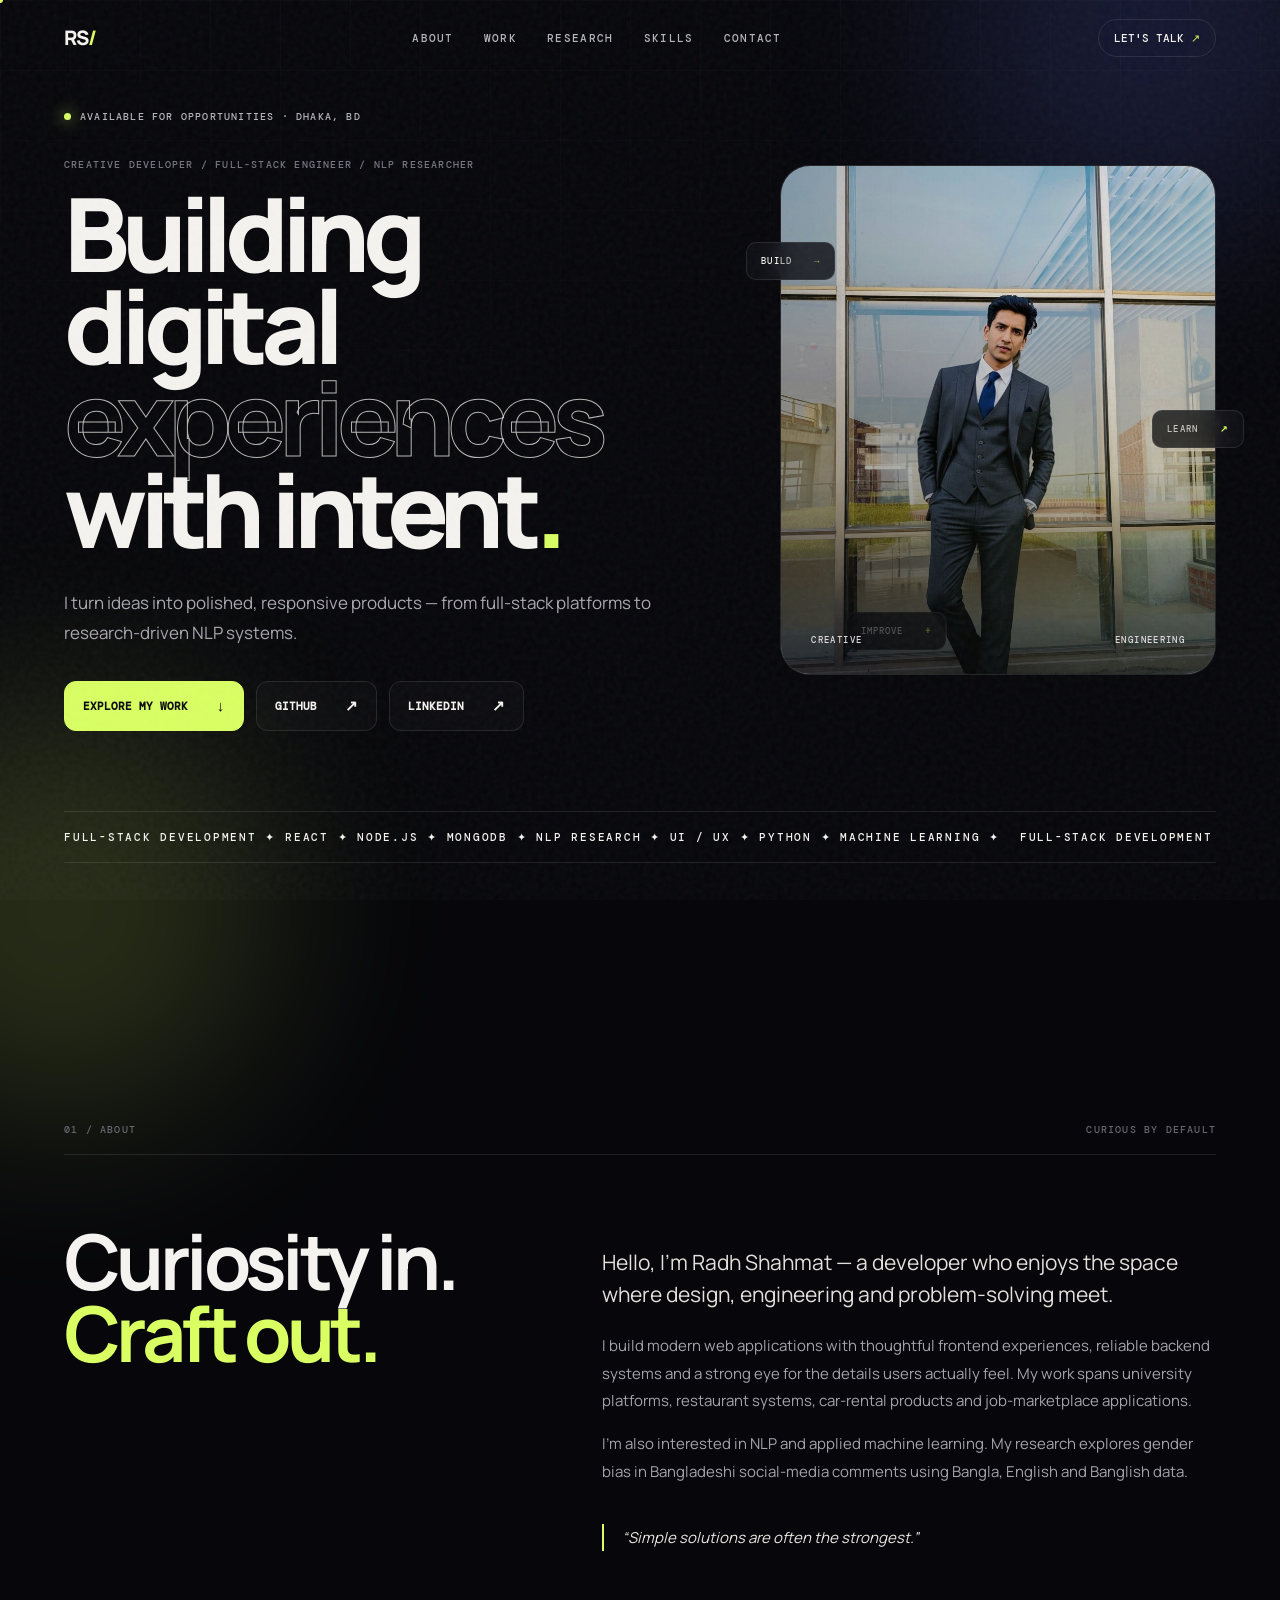
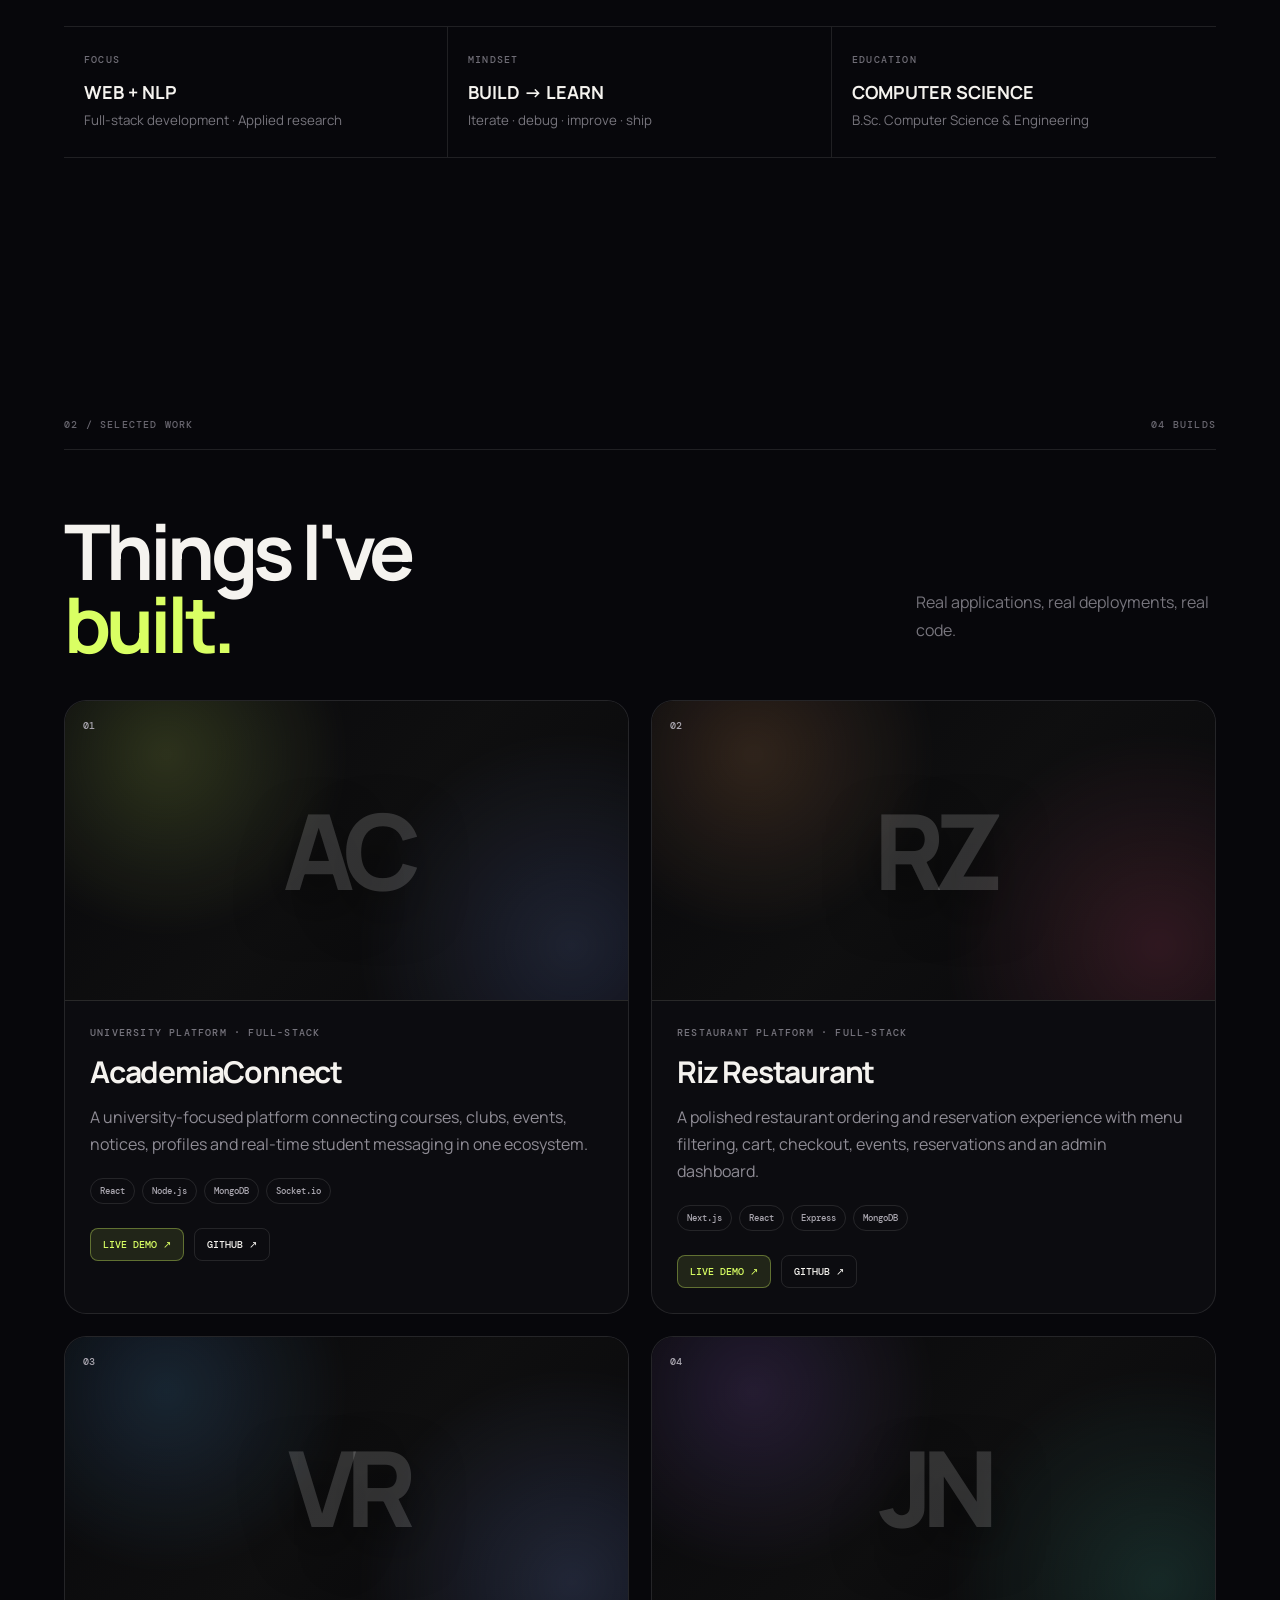
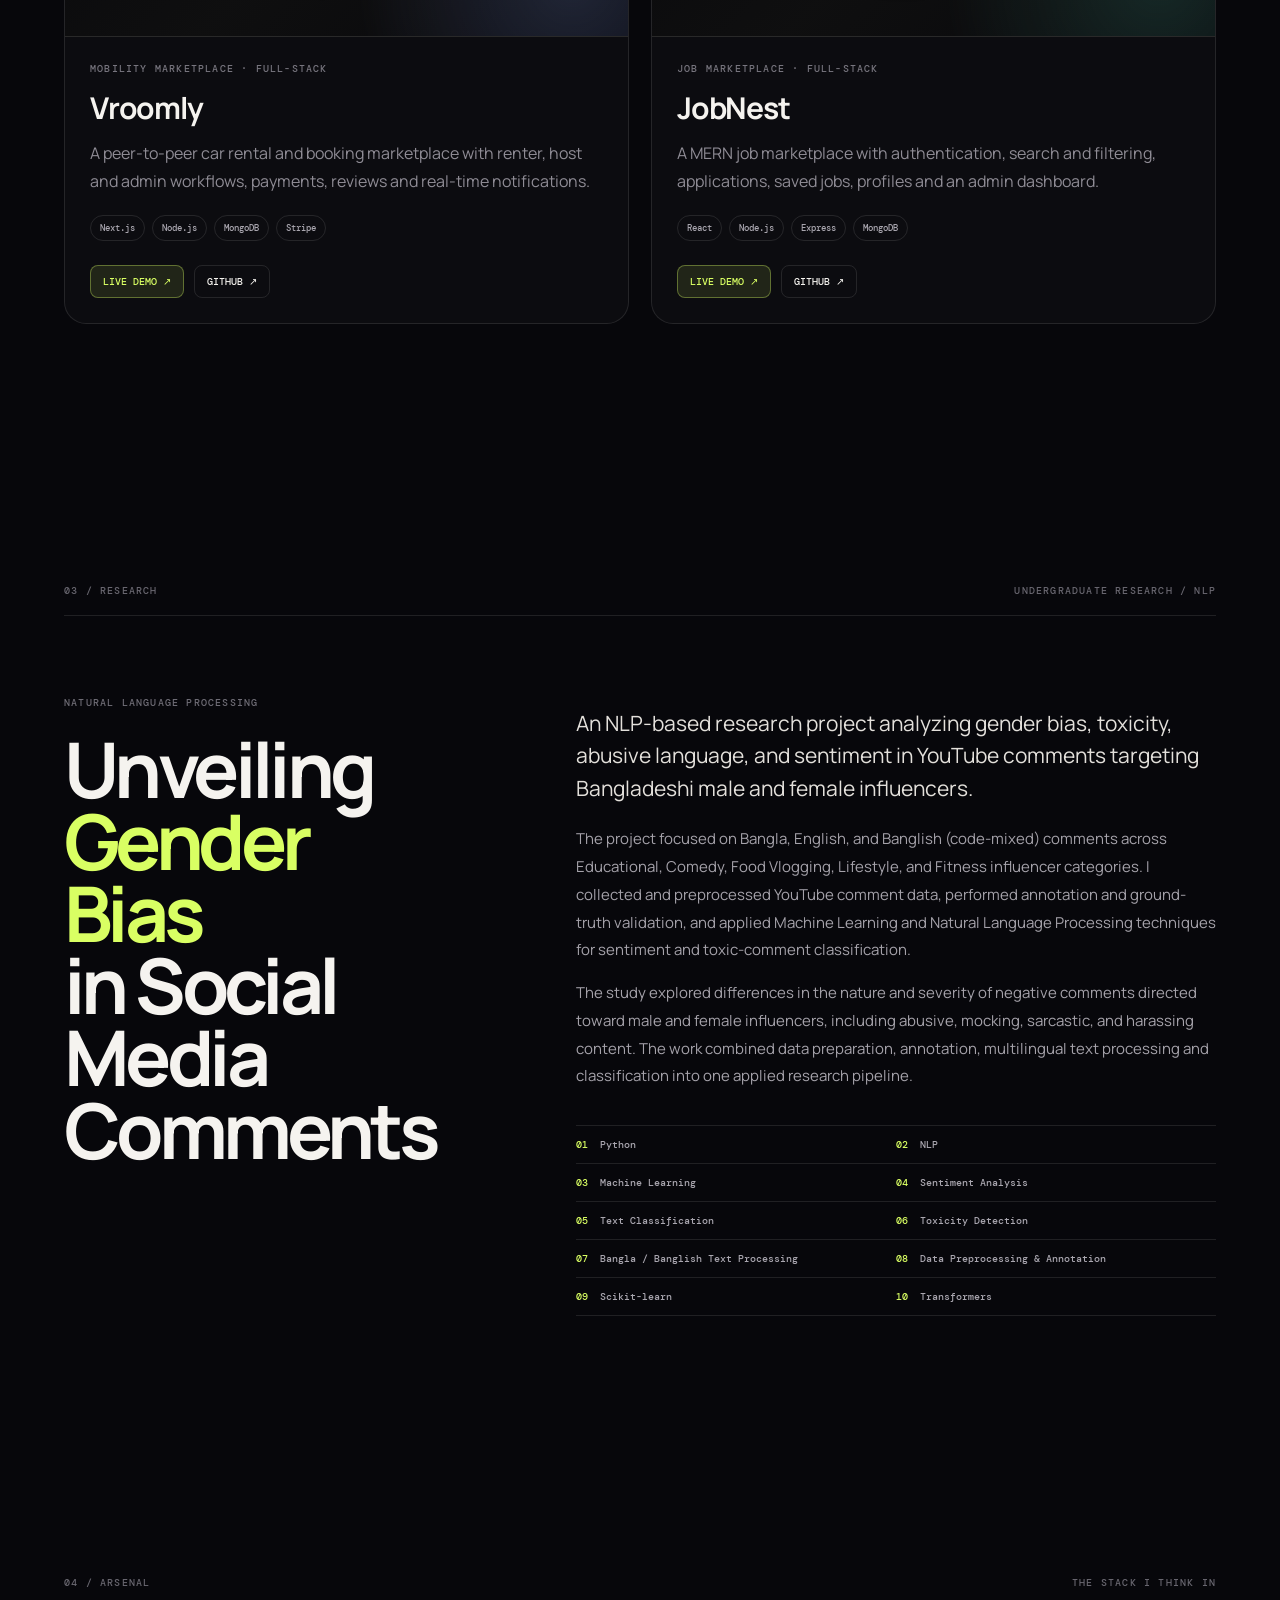
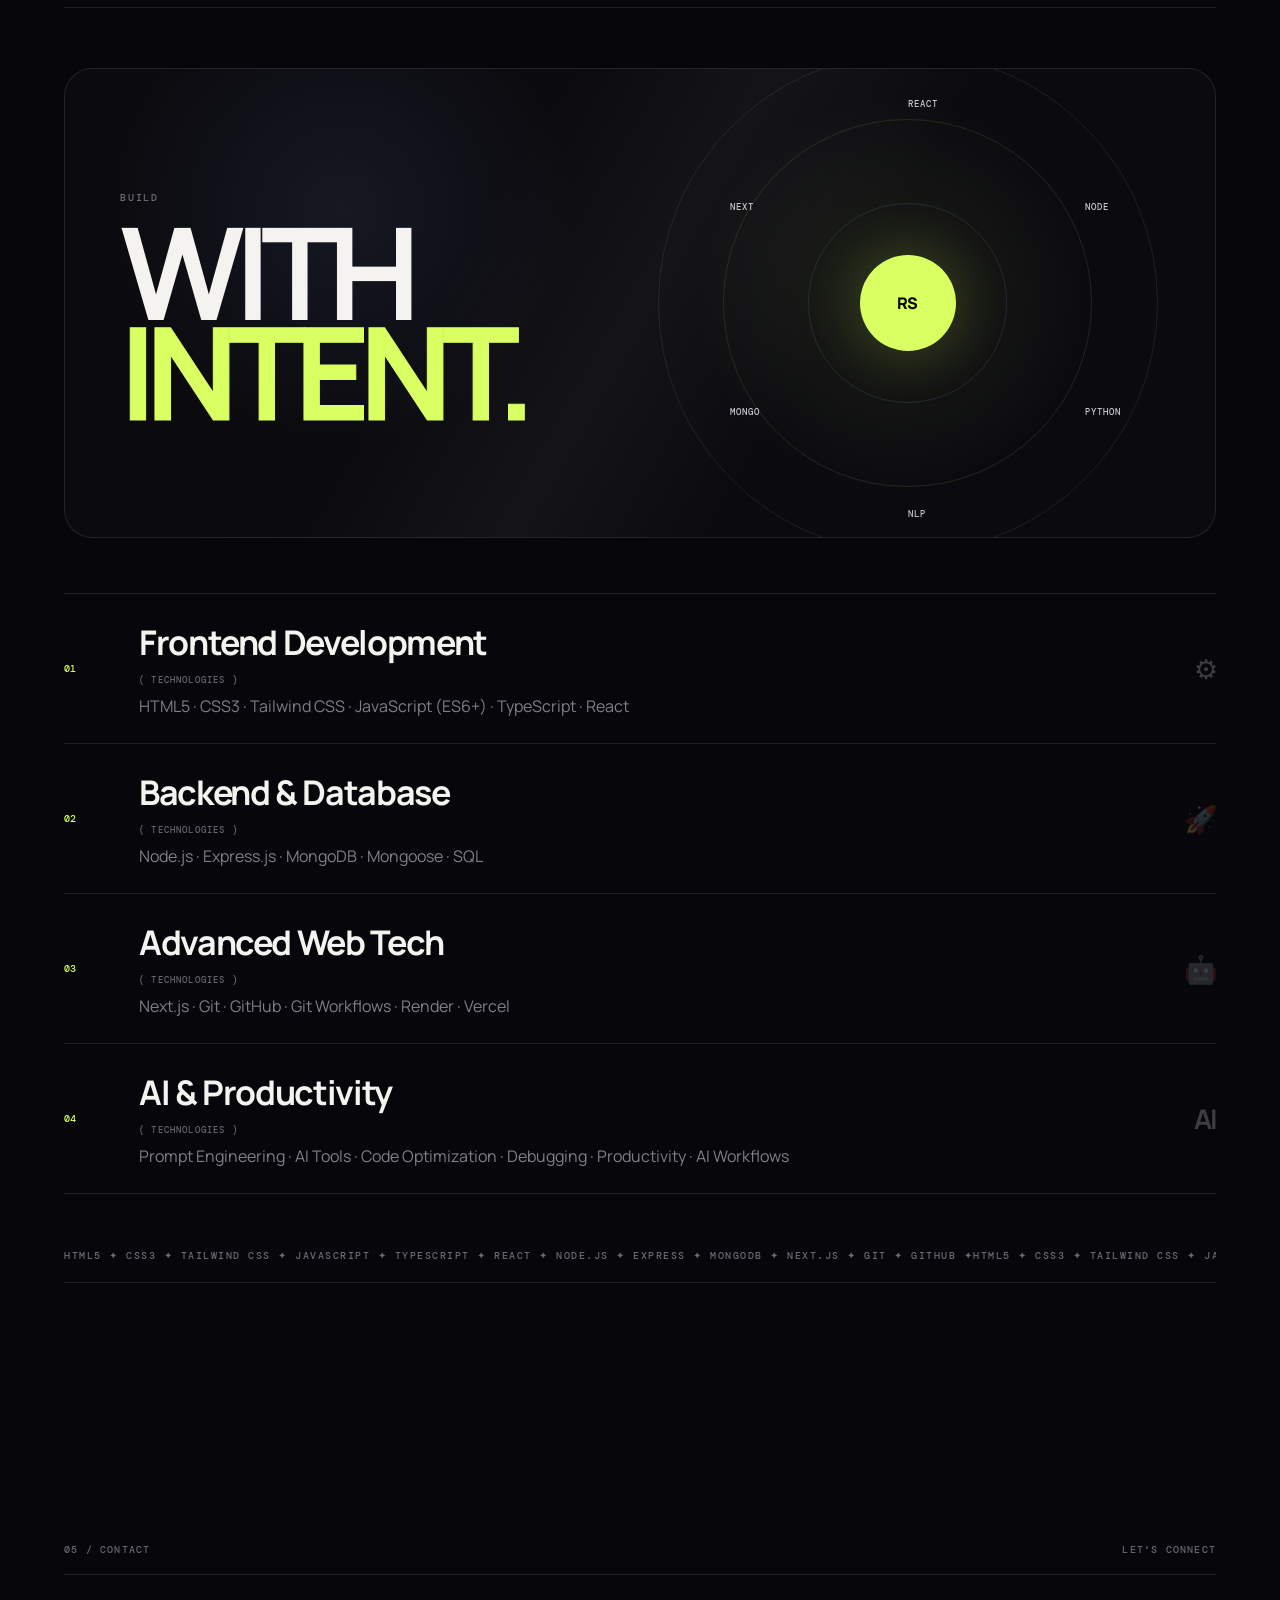
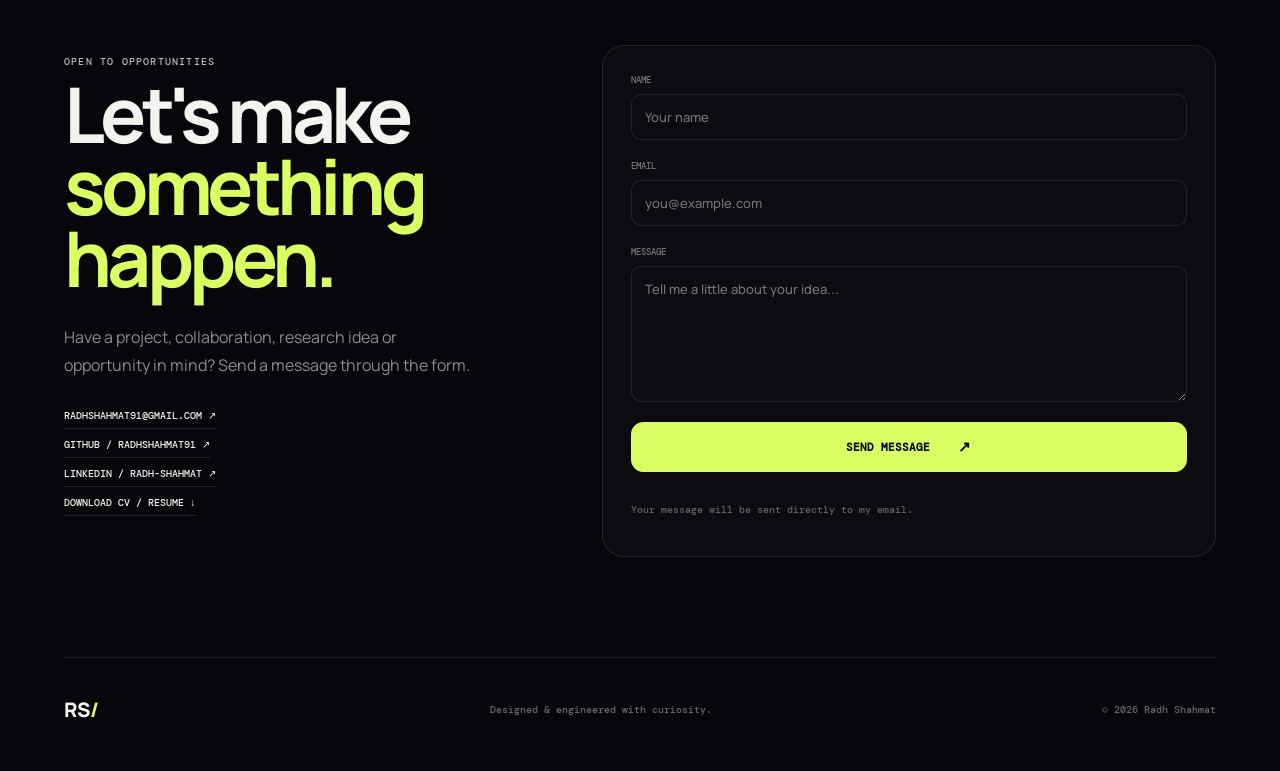
==== commit 9afc893b: "Update index.html" ====
--- a/index.html
+++ b/index.html
@@ -188,17 +188,63 @@
             <a href="Radh_Shahmat_CV.pdf" download>Download CV / Resume ↓</a>
           </div>
         </div>
-        <form class="contact-form reveal" action="https://formsubmit.co/radhshahmat91@gmail.com" method="POST">
-          <input type="hidden" name="_subject" value="New portfolio message for Radh Shahmat">
-          <input type="hidden" name="_captcha" value="true">
-          <input type="hidden" name="_next" value="https://radhshahmat91.github.io/portfolio-v2/thank-you.html">
-          <input type="hidden" name="_template" value="table">
-          <label>Name<input required type="text" name="name" placeholder="Your name"></label>
-          <label>Email<input required type="email" name="email" placeholder="you@example.com"></label>
-          <label>Message<textarea required name="message" rows="6" placeholder="Tell me a little about your idea..."></textarea></label>
-          <button class="button primary magnetic" type="submit">Send message <span>↗</span></button>
-          <p class="form-note">Messages are delivered to my email through FormSubmit. The first time you activate the form, FormSubmit may ask you to confirm the destination email.</p>
-        </form>
+      <form class="contact-form reveal"
+      action="https://api.web3forms.com/submit"
+      method="POST">
+
+  <!-- Web3Forms Access Key -->
+  <input type="hidden"
+         name="access_key"
+         value="0fafbd31-5a26-4eb5-9c90-25a0f3d89994">
+
+  <!-- Email subject -->
+  <input type="hidden"
+         name="subject"
+         value="New portfolio message for Radh Shahmat">
+
+  <!-- Sender name shown in the email -->
+  <input type="hidden"
+         name="from_name"
+         value="Radh Shahmat Portfolio">
+
+  <!-- Spam protection -->
+  <input type="checkbox"
+         name="botcheck"
+         style="display:none">
+
+  <label>
+    Name
+    <input required
+           type="text"
+           name="name"
+           placeholder="Your name">
+  </label>
+
+  <label>
+    Email
+    <input required
+           type="email"
+           name="email"
+           placeholder="you@example.com">
+  </label>
+
+  <label>
+    Message
+    <textarea required
+              name="message"
+              rows="6"
+              placeholder="Tell me a little about your idea..."></textarea>
+  </label>
+
+  <button class="button primary magnetic" type="submit">
+    Send message <span>↗</span>
+  </button>
+
+  <p class="form-note">
+    Your message will be sent directly to my email.
+  </p>
+
+</form>
       </div>
     </section>
   </main>
@@ -212,4 +258,4 @@
   <button class="to-top magnetic" id="toTop" aria-label="Back to top">↑</button>
   <script src="script.js"></script>
 </body>
-</html>+</html>
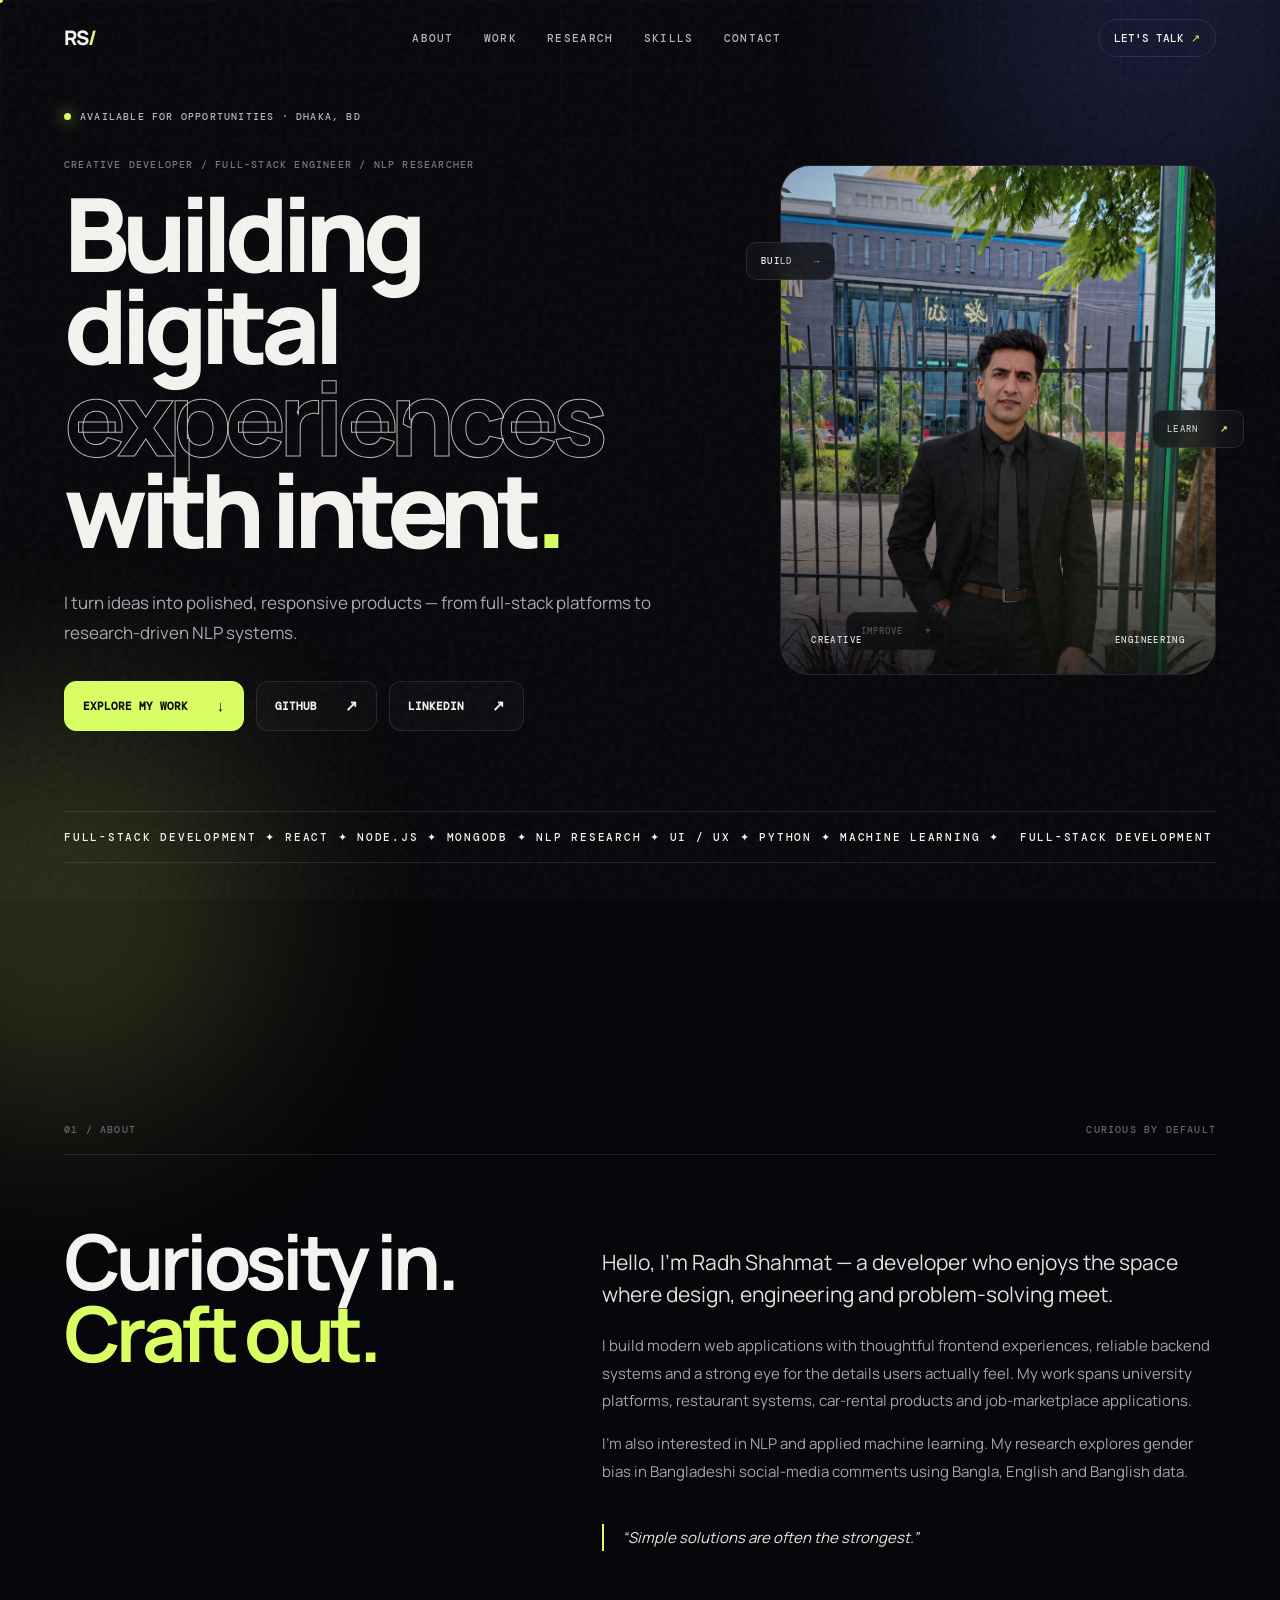
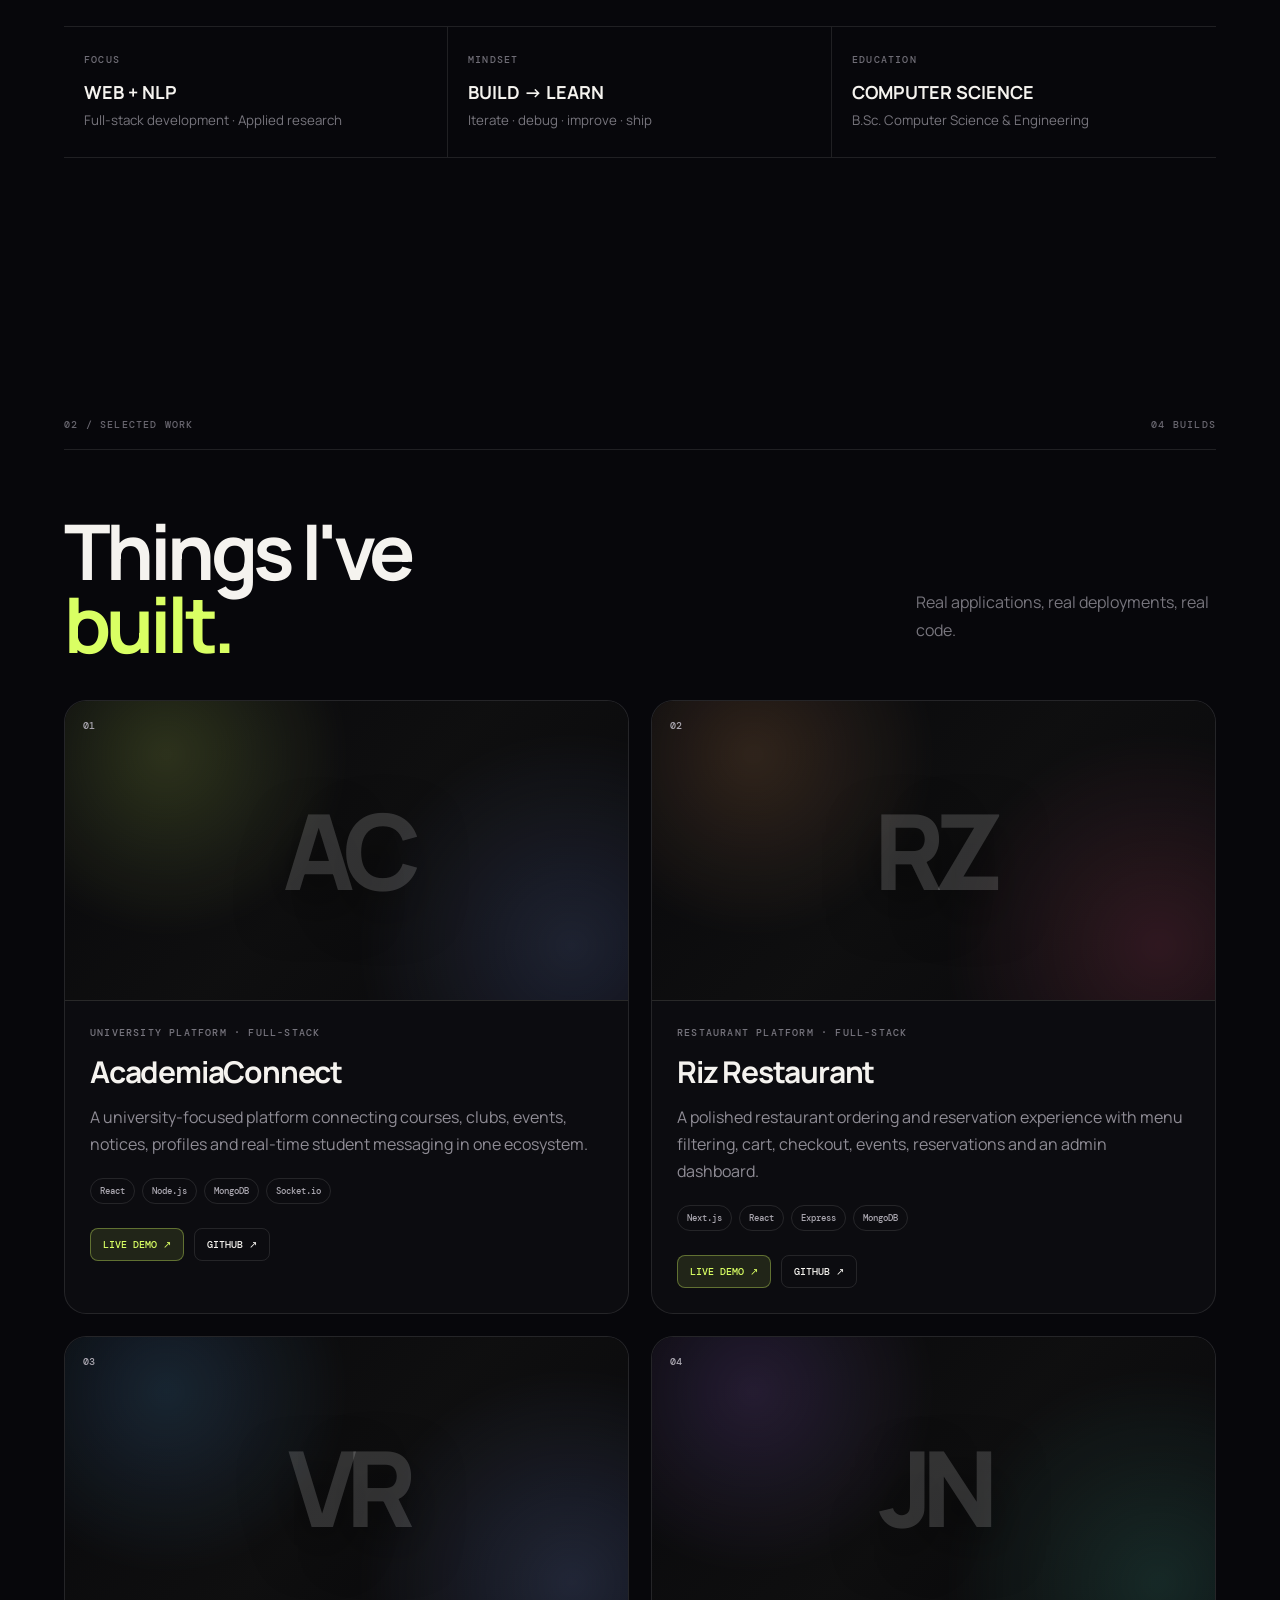
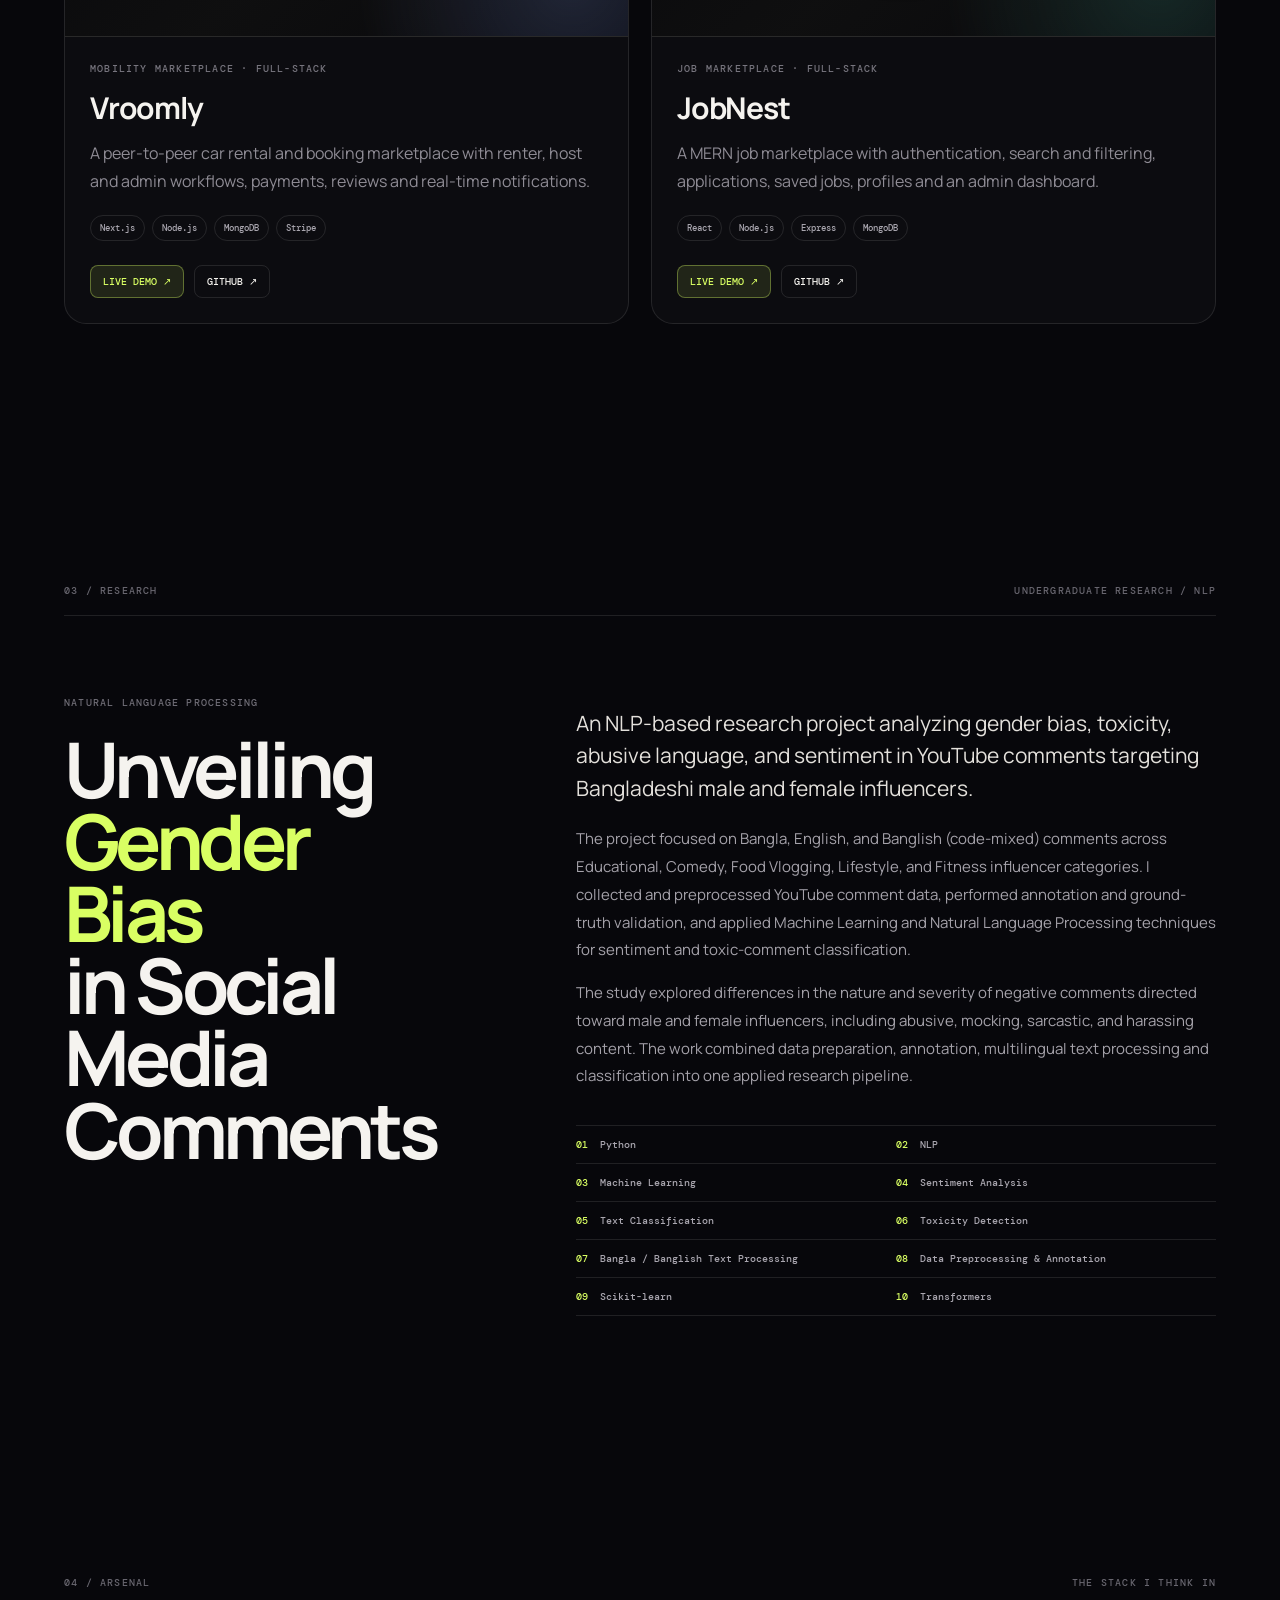
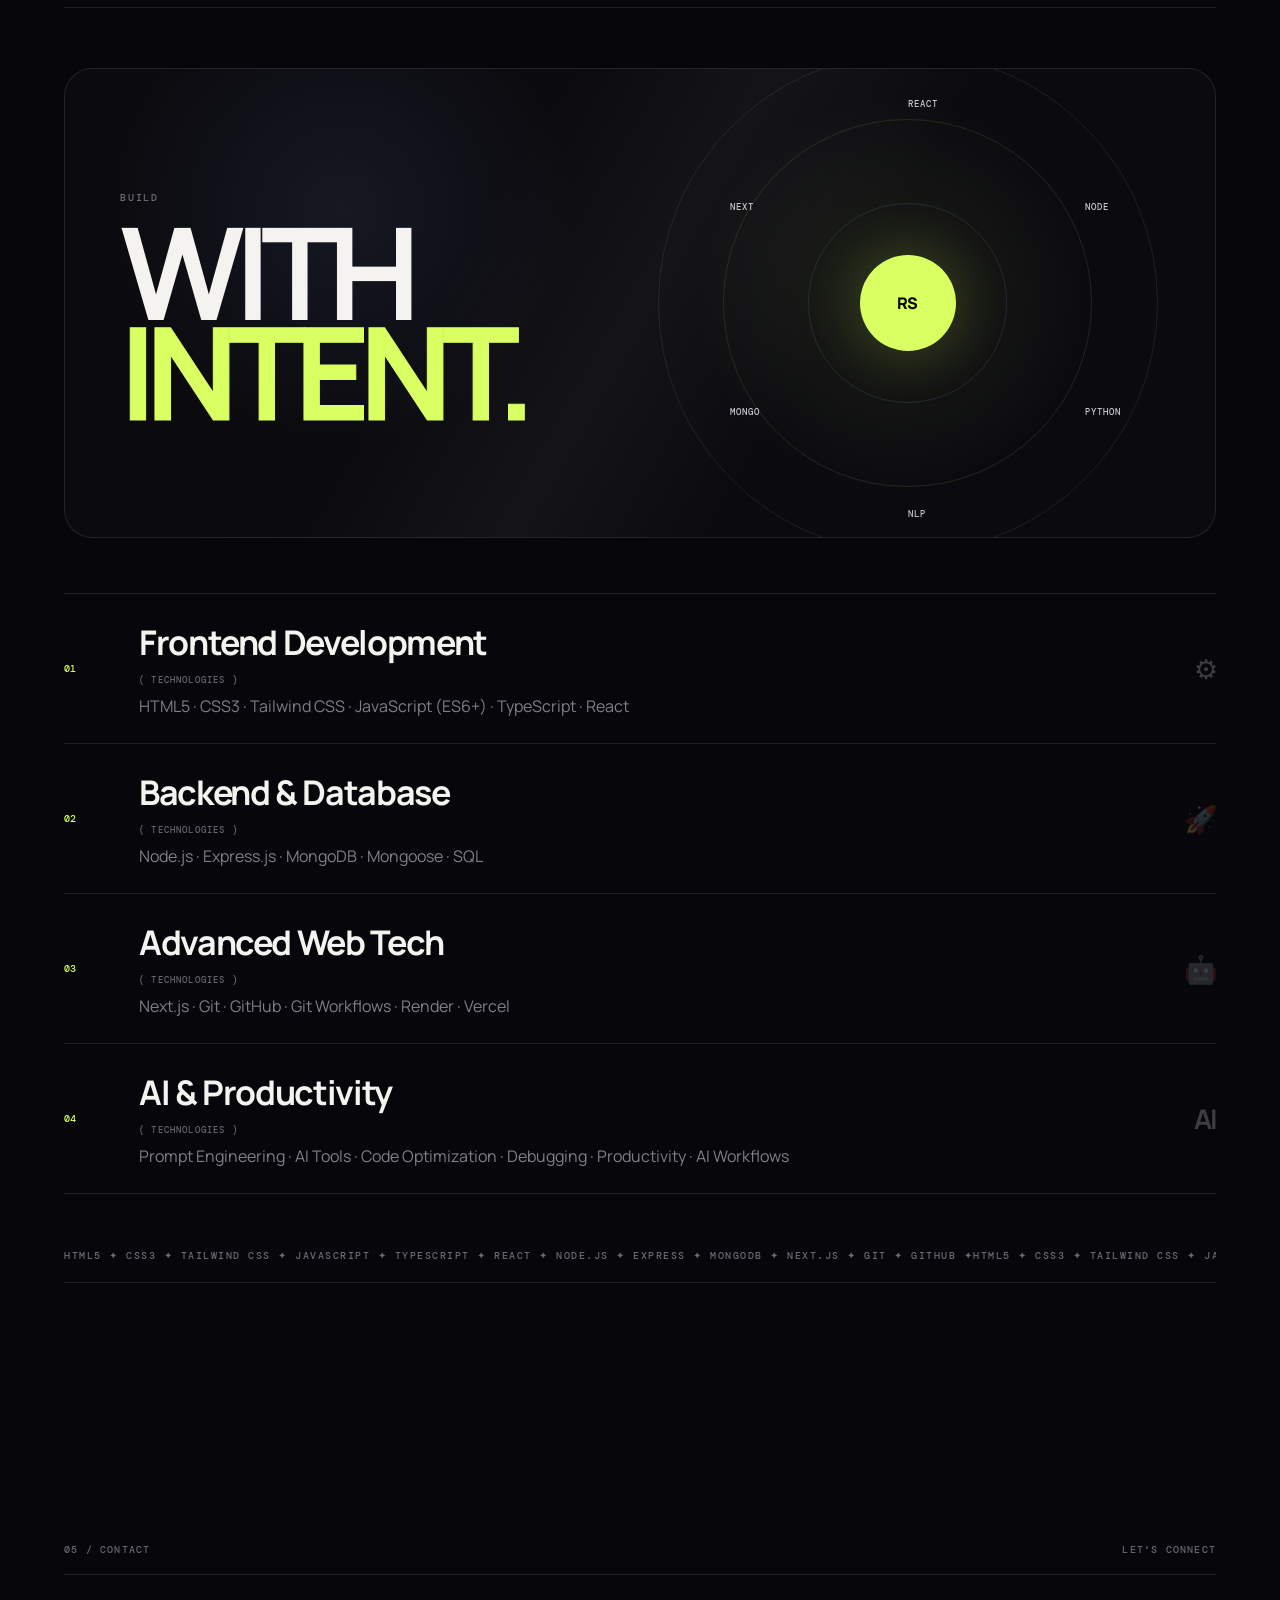
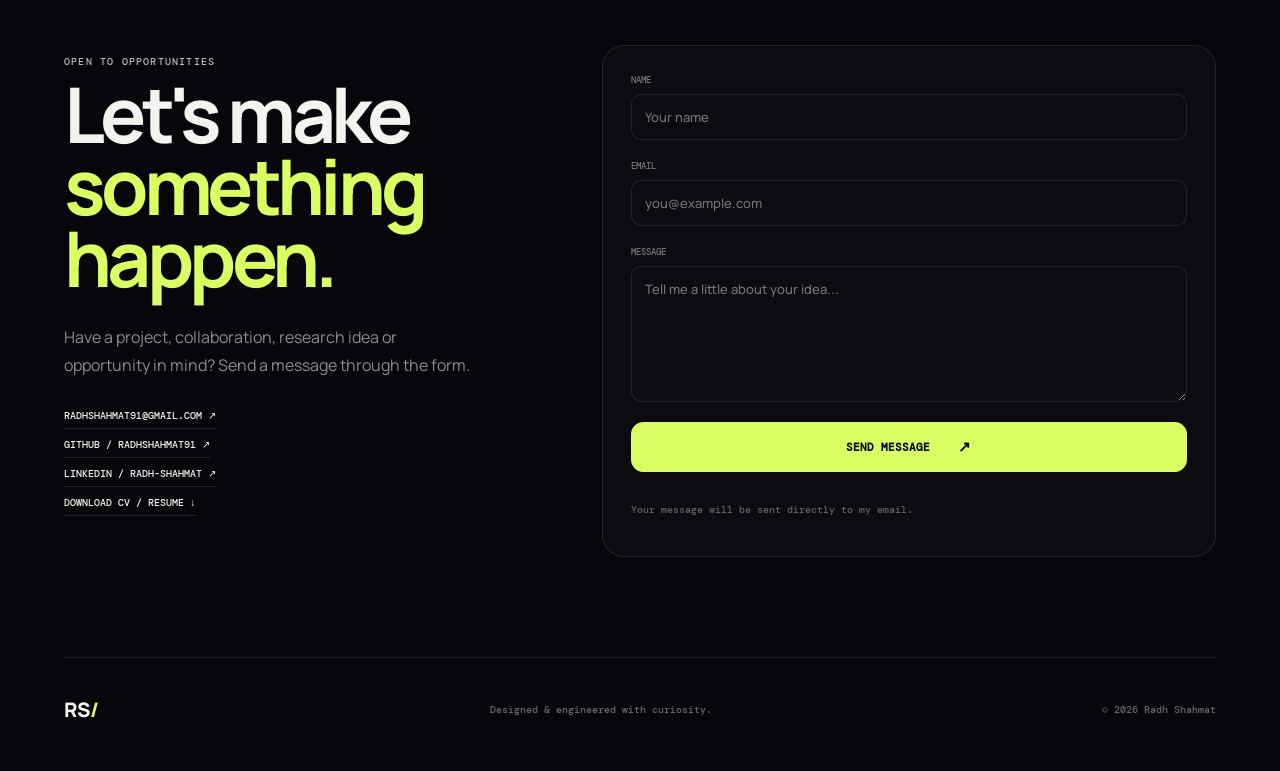
==== commit ee0c4beb: "Update profile photo source in index.html" ====
--- a/index.html
+++ b/index.html
@@ -52,7 +52,7 @@
         </div>
         <div class="hero-visual reveal">
           <div class="portrait-frame profile-photo-frame">
-            <img class="profile-photo" src="assets/Radh-Shahmat-profile.jpg" alt="Radh Shahmat profile photo" loading="eager" fetchpriority="high">
+            <img class="profile-photo" src="file_00000000b0e882119a90d015ba445bab.png" alt="Radh Shahmat profile photo" loading="eager" fetchpriority="high">
             <div class="photo-shade"></div>
             <div class="scanline"></div>
             <div class="portrait-glow"></div>
